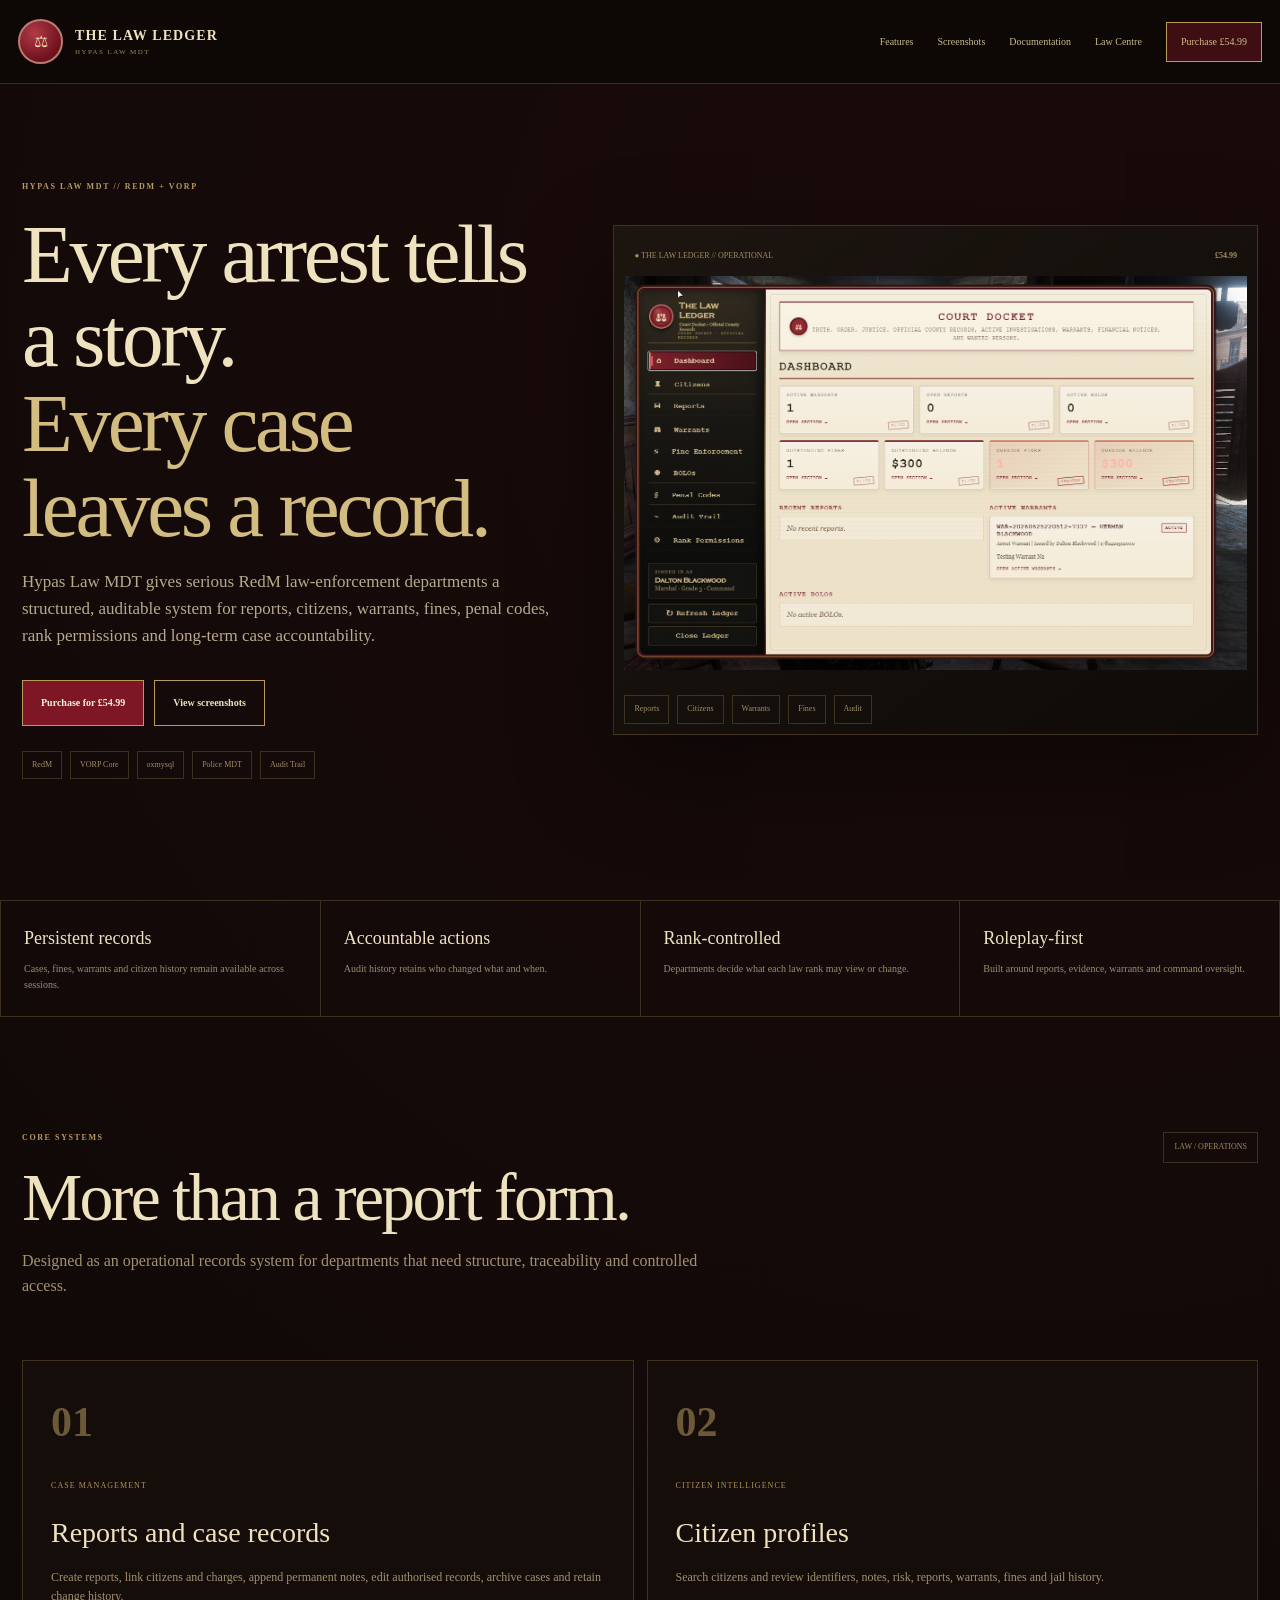
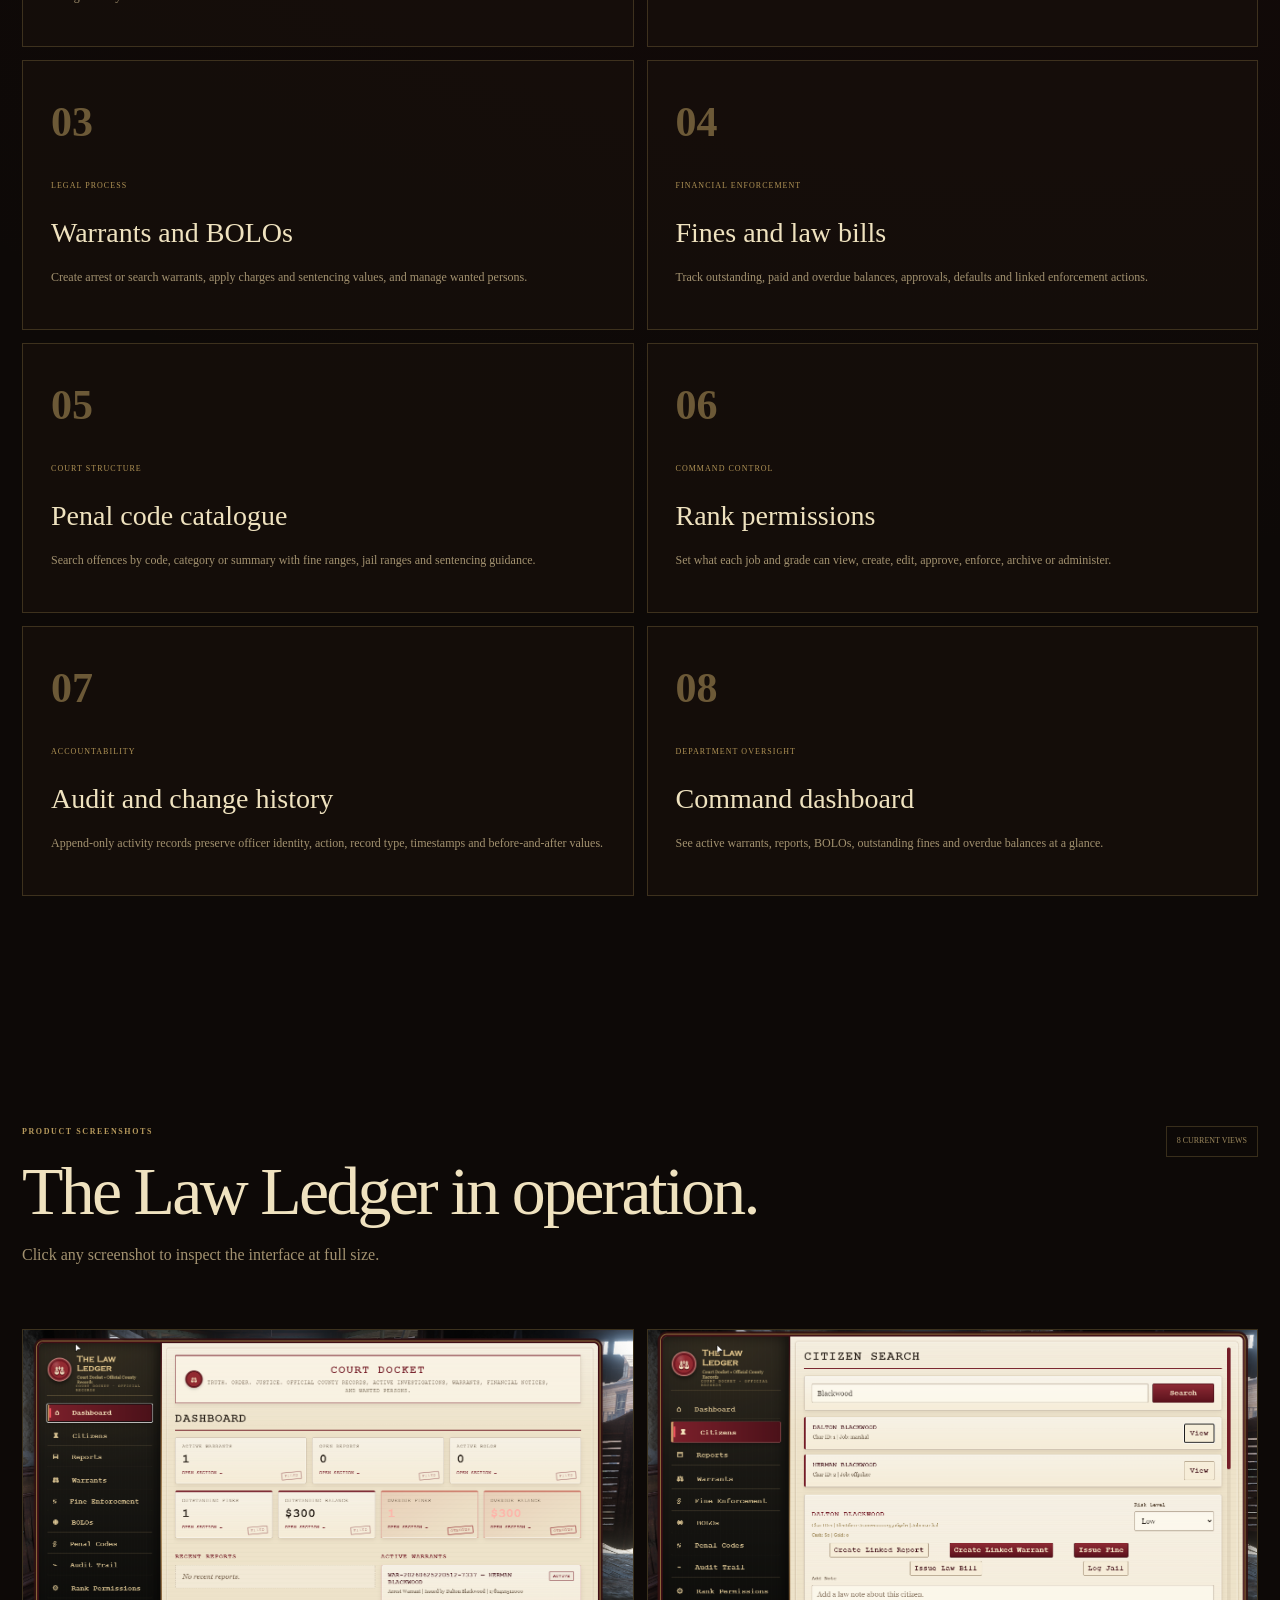
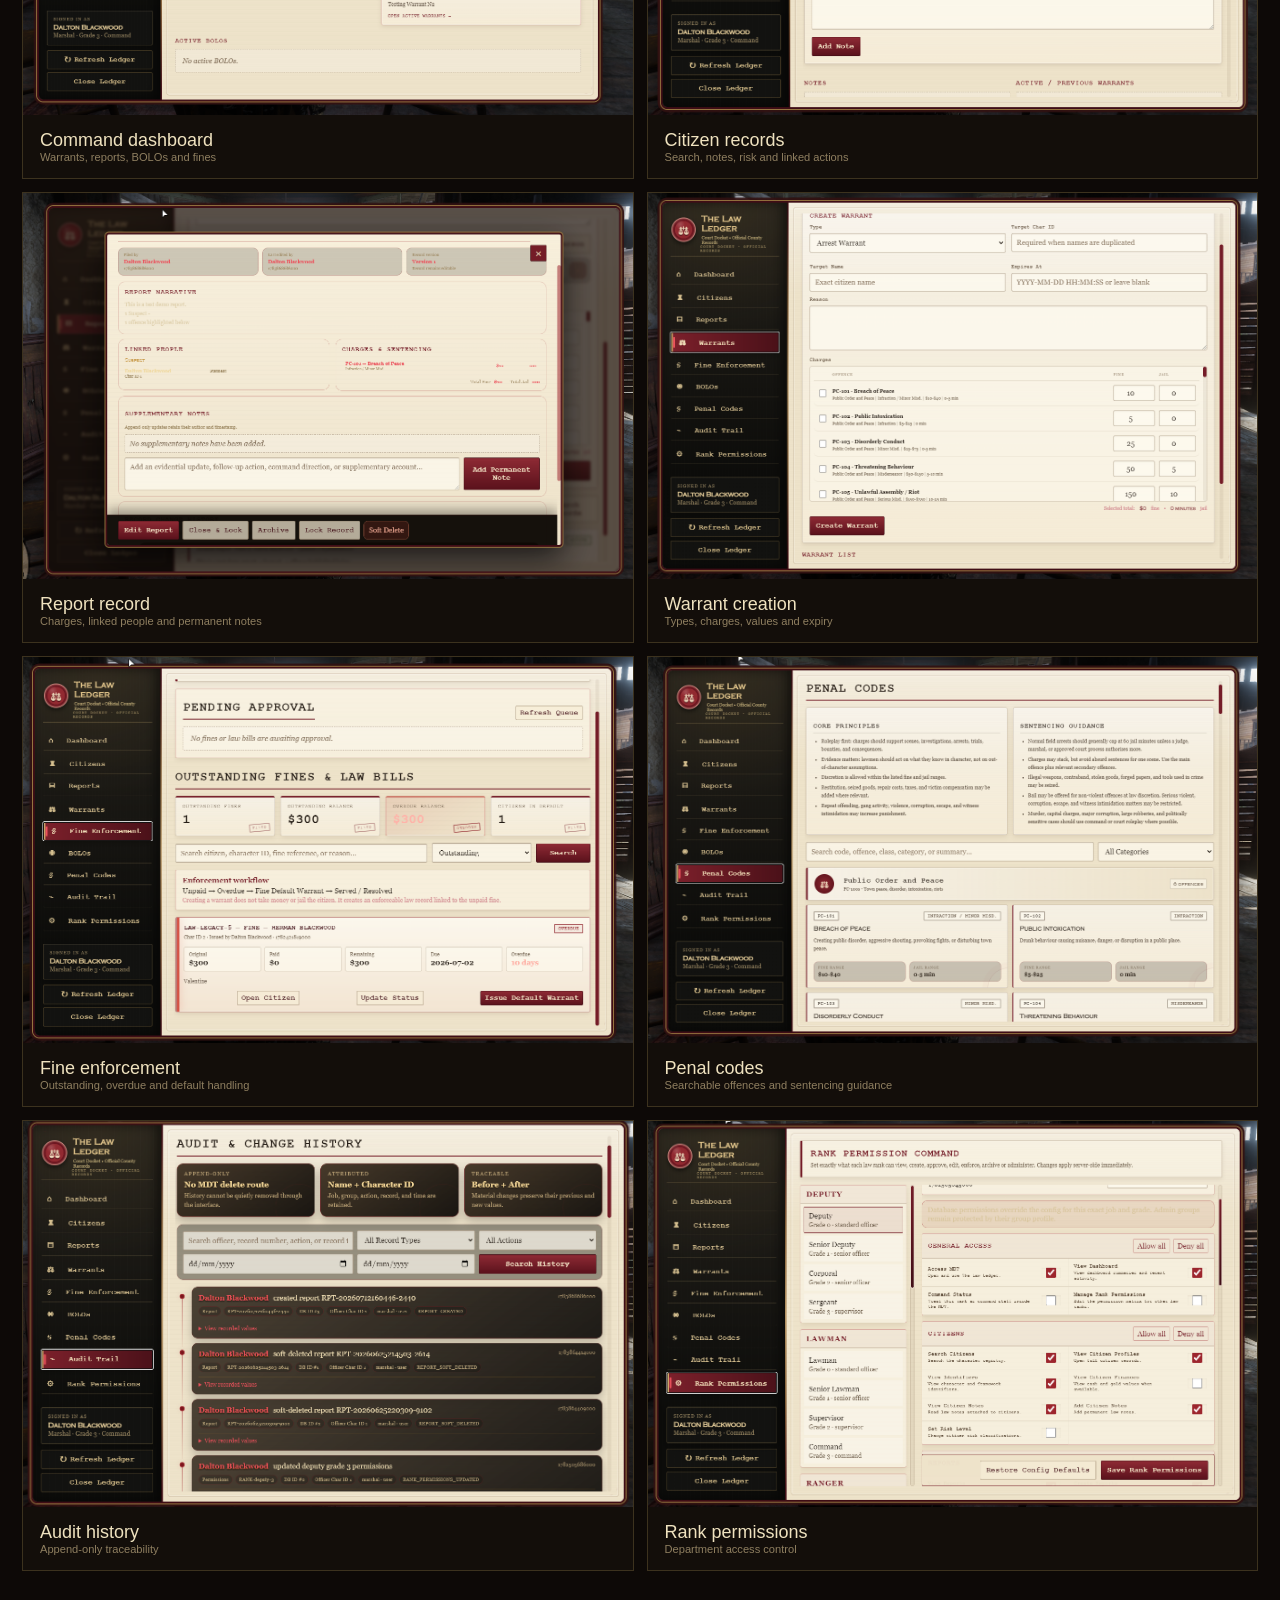
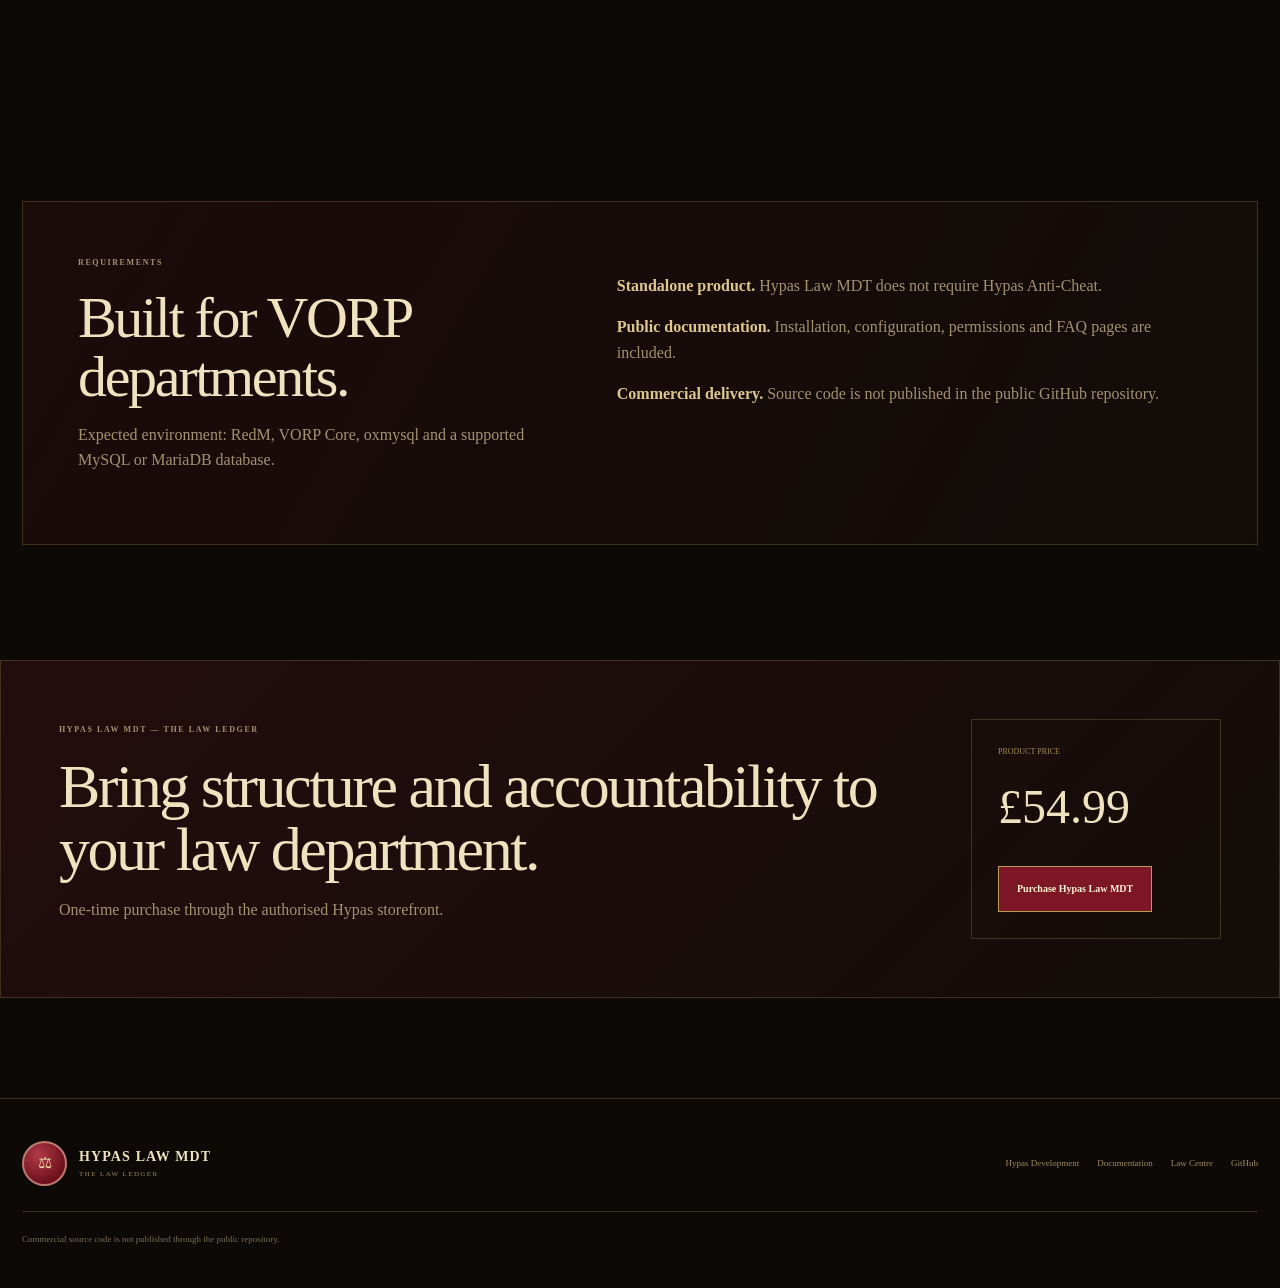
==== docs/index.html @ 1da13937 "Add files via upload" ====
<!doctype html>
<html lang="en">
<head>
<meta charset="utf-8">
<meta name="viewport" content="width=device-width,initial-scale=1">
<title>Hypas Law MDT | RedM Police MDT for VORP Servers</title>
<meta name="description" content="Hypas Law MDT is a premium RedM police MDT for VORP servers with reports, citizens, warrants, fines, penal codes, audit history and rank permissions.">
<meta name="robots" content="index,follow">
<link rel="canonical" href="https://hypasscripts.github.io/hypas-redm-mdt/">
<link rel="stylesheet" href="assets/style.css">
<script defer src="assets/main.js"></script>
<meta property="og:type" content="product">
<meta property="og:title" content="Hypas Law MDT — The Law Ledger">
<meta property="og:description" content="A premium RedM police MDT and law-enforcement records system for VORP servers.">
<meta property="og:url" content="https://hypasscripts.github.io/hypas-redm-mdt/">
<meta property="og:image" content="https://hypasscripts.github.io/hypas-redm-mdt/screenshots/dashboard.png">
<script type="application/ld+json">
{
  "@context":"https://schema.org",
  "@type":"SoftwareApplication",
  "name":"Hypas Law MDT",
  "alternateName":"The Law Ledger",
  "applicationCategory":"GameApplication",
  "operatingSystem":"RedM",
  "url":"https://hypasscripts.github.io/hypas-redm-mdt/",
  "image":"https://hypasscripts.github.io/hypas-redm-mdt/screenshots/dashboard.png",
  "description":"A premium RedM police MDT and law-enforcement records system for VORP servers.",
  "offers":{
    "@type":"Offer",
    "price":"54.99",
    "priceCurrency":"GBP",
    "availability":"https://schema.org/InStock",
    "url":"https://the-lobby-shop.tebex.io/package/7555654"
  },
  "publisher":{
    "@type":"Organization",
    "name":"Hypas Development",
    "url":"https://hypasscripts.github.io/"
  }
}
</script>
</head>
<body>
<header class="topbar">
  <a class="brand" href="#top"><span class="seal">⚖</span><span><b>THE LAW LEDGER</b><small>HYPAS LAW MDT</small></span></a>
  <button id="menuBtn" class="menuBtn" aria-expanded="false">☰</button>
  <nav id="nav">
    <a href="#features">Features</a>
    <a href="#screens">Screenshots</a>
    <a href="documentation.html">Documentation</a>
    <a href="law-centre/">Law Centre</a>
    <a class="buy" href="https://the-lobby-shop.tebex.io/package/7555654">Purchase £54.99</a>
  </nav>
</header>

<main id="top">
<section class="hero">
  <div class="heroCopy reveal">
    <p class="eyebrow">HYPAS LAW MDT // REDM + VORP</p>
    <h1>Every arrest tells a story.<br><em>Every case leaves a record.</em></h1>
    <p class="lead">Hypas Law MDT gives serious RedM law-enforcement departments a structured, auditable system for reports, citizens, warrants, fines, penal codes, rank permissions and long-term case accountability.</p>
    <div class="actions">
      <a class="button primary" href="https://the-lobby-shop.tebex.io/package/7555654">Purchase for £54.99</a>
      <a class="button secondary" href="#screens">View screenshots</a>
    </div>
    <div class="tags"><span>RedM</span><span>VORP Core</span><span>oxmysql</span><span>Police MDT</span><span>Audit Trail</span></div>
  </div>
  <aside class="heroVisual reveal">
    <div class="visualTop"><span>● THE LAW LEDGER // OPERATIONAL</span><b>£54.99</b></div>
    <button class="shot" data-image="screenshots/dashboard.png"><img src="screenshots/dashboard.png" alt="Hypas Law MDT dashboard"></button>
    <div class="visualMeta"><span>Reports</span><span>Citizens</span><span>Warrants</span><span>Fines</span><span>Audit</span></div>
  </aside>
</section>

<section class="strip">
  <div><b>Persistent records</b><span>Cases, fines, warrants and citizen history remain available across sessions.</span></div>
  <div><b>Accountable actions</b><span>Audit history retains who changed what and when.</span></div>
  <div><b>Rank-controlled</b><span>Departments decide what each law rank may view or change.</span></div>
  <div><b>Roleplay-first</b><span>Built around reports, evidence, warrants and command oversight.</span></div>
</section>

<section class="section" id="features">
  <div class="heading reveal"><div><p class="eyebrow">CORE SYSTEMS</p><h2>More than a report form.</h2><p>Designed as an operational records system for departments that need structure, traceability and controlled access.</p></div><span>LAW / OPERATIONS</span></div>
  <div class="featureGrid">
    <article class="reveal"><b>01</b><small>CASE MANAGEMENT</small><h3>Reports and case records</h3><p>Create reports, link citizens and charges, append permanent notes, edit authorised records, archive cases and retain change history.</p></article>
    <article class="reveal"><b>02</b><small>CITIZEN INTELLIGENCE</small><h3>Citizen profiles</h3><p>Search citizens and review identifiers, notes, risk, reports, warrants, fines and jail history.</p></article>
    <article class="reveal"><b>03</b><small>LEGAL PROCESS</small><h3>Warrants and BOLOs</h3><p>Create arrest or search warrants, apply charges and sentencing values, and manage wanted persons.</p></article>
    <article class="reveal"><b>04</b><small>FINANCIAL ENFORCEMENT</small><h3>Fines and law bills</h3><p>Track outstanding, paid and overdue balances, approvals, defaults and linked enforcement actions.</p></article>
    <article class="reveal"><b>05</b><small>COURT STRUCTURE</small><h3>Penal code catalogue</h3><p>Search offences by code, category or summary with fine ranges, jail ranges and sentencing guidance.</p></article>
    <article class="reveal"><b>06</b><small>COMMAND CONTROL</small><h3>Rank permissions</h3><p>Set what each job and grade can view, create, edit, approve, enforce, archive or administer.</p></article>
    <article class="reveal"><b>07</b><small>ACCOUNTABILITY</small><h3>Audit and change history</h3><p>Append-only activity records preserve officer identity, action, record type, timestamps and before-and-after values.</p></article>
    <article class="reveal"><b>08</b><small>DEPARTMENT OVERSIGHT</small><h3>Command dashboard</h3><p>See active warrants, reports, BOLOs, outstanding fines and overdue balances at a glance.</p></article>
  </div>
</section>

<section class="section" id="screens">
  <div class="heading reveal"><div><p class="eyebrow">PRODUCT SCREENSHOTS</p><h2>The Law Ledger in operation.</h2><p>Click any screenshot to inspect the interface at full size.</p></div><span>8 CURRENT VIEWS</span></div>
  <div class="gallery">
    <button class="card reveal" data-image="screenshots/dashboard.png"><img src="screenshots/dashboard.png" alt="Dashboard"><span><b>Command dashboard</b><small>Warrants, reports, BOLOs and fines</small></span></button>
    <button class="card reveal" data-image="screenshots/citizen-search.png"><img src="screenshots/citizen-search.png" alt="Citizen search"><span><b>Citizen records</b><small>Search, notes, risk and linked actions</small></span></button>
    <button class="card reveal" data-image="screenshots/report-record.png"><img src="screenshots/report-record.png" alt="Report record"><span><b>Report record</b><small>Charges, linked people and permanent notes</small></span></button>
    <button class="card reveal" data-image="screenshots/warrant-creation.png"><img src="screenshots/warrant-creation.png" alt="Warrant creation"><span><b>Warrant creation</b><small>Types, charges, values and expiry</small></span></button>
    <button class="card reveal" data-image="screenshots/fine-enforcement.png"><img src="screenshots/fine-enforcement.png" alt="Fine enforcement"><span><b>Fine enforcement</b><small>Outstanding, overdue and default handling</small></span></button>
    <button class="card reveal" data-image="screenshots/penal-codes.png"><img src="screenshots/penal-codes.png" alt="Penal codes"><span><b>Penal codes</b><small>Searchable offences and sentencing guidance</small></span></button>
    <button class="card reveal" data-image="screenshots/audit-history.png"><img src="screenshots/audit-history.png" alt="Audit history"><span><b>Audit history</b><small>Append-only traceability</small></span></button>
    <button class="card reveal" data-image="screenshots/rank-permissions.png"><img src="screenshots/rank-permissions.png" alt="Rank permissions"><span><b>Rank permissions</b><small>Department access control</small></span></button>
  </div>
</section>

<section class="section">
  <div class="infoPanel reveal">
    <div><p class="eyebrow">REQUIREMENTS</p><h2>Built for VORP departments.</h2><p>Expected environment: RedM, VORP Core, oxmysql and a supported MySQL or MariaDB database.</p></div>
    <div><p><b>Standalone product.</b> Hypas Law MDT does not require Hypas Anti-Cheat.</p><p><b>Public documentation.</b> Installation, configuration, permissions and FAQ pages are included.</p><p><b>Commercial delivery.</b> Source code is not published in the public GitHub repository.</p></div>
  </div>
</section>

<section class="purchase">
  <div><p class="eyebrow">HYPAS LAW MDT — THE LAW LEDGER</p><h2>Bring structure and accountability to your law department.</h2><p>One-time purchase through the authorised Hypas storefront.</p></div>
  <aside><small>PRODUCT PRICE</small><b>£54.99</b><a class="button primary" href="https://the-lobby-shop.tebex.io/package/7555654">Purchase Hypas Law MDT</a></aside>
</section>
</main>

<footer>
  <div class="brand"><span class="seal">⚖</span><span><b>HYPAS LAW MDT</b><small>THE LAW LEDGER</small></span></div>
  <nav><a href="https://hypasscripts.github.io/">Hypas Development</a><a href="documentation.html">Documentation</a><a href="law-centre/">Law Centre</a><a href="https://github.com/hypasscripts/hypas-redm-mdt">GitHub</a></nav>
  <p>Commercial source code is not published through the public repository.</p>
</footer>

<dialog id="lightbox"><button id="close">×</button><img id="lightboxImg" alt="Expanded Hypas Law MDT screenshot"></dialog>
</body>
</html>
---- docs/assets/style.css ----
:root{--bg:#0d0907;--panel:#17100c;--cream:#efe2bf;--gold:#b89b58;--red:#7d1725;--muted:#a39270;--border:rgba(184,155,88,.25);--max:1320px}
*{box-sizing:border-box}html{scroll-behavior:smooth}body{margin:0;background:radial-gradient(circle at 80% 5%,rgba(125,23,37,.12),transparent 32%),var(--bg);color:var(--cream);font-family:Georgia,serif;line-height:1.6}a{color:inherit}.topbar{position:fixed;z-index:50;top:0;left:0;right:0;height:84px;padding:0 max(18px,calc((100vw - var(--max))/2));display:flex;align-items:center;justify-content:space-between;background:rgba(13,9,7,.94);border-bottom:1px solid var(--border);backdrop-filter:blur(14px)}.brand{display:flex;gap:12px;align-items:center;text-decoration:none}.brand>span:last-child{display:flex;flex-direction:column}.brand b{font-size:14px;letter-spacing:.08em}.brand small{font-size:7px;letter-spacing:.2em;color:#9e8957}.seal{width:45px;height:45px;border-radius:50%;display:grid;place-items:center;background:radial-gradient(circle at 35% 30%,#b13a47,#6e111d 70%);border:2px solid #bb7a6f;color:#ecdba8}.topbar nav{display:flex;gap:24px;align-items:center}.topbar nav a{text-decoration:none;font-size:10px;color:#cab98a}.buy{padding:11px 14px;border:1px solid var(--gold);background:rgba(125,23,37,.45)}.menuBtn{display:none;background:none;color:#ecdba8;border:1px solid var(--border);font-size:22px}.hero{min-height:900px;padding:150px max(22px,calc((100vw - var(--max))/2)) 90px;display:grid;grid-template-columns:.9fr 1.1fr;gap:64px;align-items:center}.eyebrow{margin:0 0 18px;color:#b79a5d;font-size:8px;font-weight:700;letter-spacing:.2em}.hero h1,.section h2,.purchase h2{margin:0;font-weight:400;line-height:1.02;letter-spacing:-.04em}.hero h1{font-size:clamp(54px,6.5vw,88px)}.hero h1 em{font-style:normal;color:#d2bc80}.lead{max-width:720px;color:#b8aa8c;font-size:17px}.actions{display:flex;gap:10px;flex-wrap:wrap;margin-top:30px}.button{min-height:46px;padding:0 18px;display:inline-flex;align-items:center;justify-content:center;text-decoration:none;border:1px solid var(--gold);font-size:10px;font-weight:700}.primary{background:var(--red);color:#fff1d4}.secondary{background:transparent}.tags,.visualMeta{display:flex;flex-wrap:wrap;gap:8px;margin-top:25px}.tags span,.visualMeta span{padding:7px 9px;border:1px solid var(--border);font-size:8px;color:#9f8d66}.heroVisual{padding:10px;border:1px solid var(--border);background:linear-gradient(145deg,#1c1510,#0f0b08);box-shadow:0 35px 90px rgba(0,0,0,.45)}.visualTop{height:40px;padding:0 10px;display:flex;align-items:center;justify-content:space-between;color:#a08c5f;font-size:8px}.shot{display:block;padding:0;border:0;background:none;cursor:zoom-in}.shot img{display:block;width:100%}.strip{max-width:var(--max);margin:0 auto;display:grid;grid-template-columns:repeat(4,1fr);border-top:1px solid var(--border);border-left:1px solid var(--border)}.strip div{padding:23px;border-right:1px solid var(--border);border-bottom:1px solid var(--border)}.strip b{display:block;font-size:18px;font-weight:400}.strip span{display:block;margin-top:8px;color:#9d8d6e;font-size:10px}.section{max-width:var(--max);margin:0 auto;padding:115px 22px}.heading{display:grid;grid-template-columns:1fr auto;gap:40px}.heading h2{font-size:clamp(42px,5.3vw,68px)}.heading p:not(.eyebrow){max-width:720px;color:var(--muted)}.heading>span{height:max-content;padding:8px 10px;border:1px solid var(--border);font-size:8px;color:#9b875c}.featureGrid,.gallery{display:grid;grid-template-columns:repeat(2,1fr);gap:13px;margin-top:45px}.featureGrid article{min-height:270px;padding:28px;border:1px solid var(--border);background:rgba(23,16,12,.65)}.featureGrid article>b{font-size:42px;color:#6c5937}.featureGrid small{display:block;margin-top:24px;color:#b09356;font-size:8px;letter-spacing:.13em}.featureGrid h3{margin:18px 0 10px;font-size:28px;font-weight:400}.featureGrid p{font-size:12px;color:var(--muted)}.card{padding:0;text-align:left;border:1px solid var(--border);background:#130e0a;color:inherit;cursor:zoom-in}.card img{display:block;width:100%;aspect-ratio:1.58/1;object-fit:cover}.card>span{display:flex;flex-direction:column;padding:15px 17px}.card b{font-size:18px;font-weight:400}.card small{color:#8f7f60}.infoPanel{padding:55px;display:grid;grid-template-columns:.9fr 1.1fr;gap:60px;border:1px solid var(--border);background:linear-gradient(120deg,rgba(125,23,37,.13),rgba(23,16,12,.5))}.infoPanel h2{font-size:clamp(38px,4.8vw,58px)}.infoPanel p{color:var(--muted)}.infoPanel b{color:#dec78f}.purchase{max-width:var(--max);margin:0 auto 100px;padding:58px;display:grid;grid-template-columns:1fr auto;gap:50px;align-items:end;border:1px solid var(--border);background:linear-gradient(135deg,rgba(125,23,37,.2),rgba(23,16,12,.62))}.purchase h2{font-size:clamp(40px,5vw,62px)}.purchase p{color:var(--muted)}.purchase aside{min-width:250px;padding:26px;border:1px solid var(--border)}.purchase aside small{display:block;color:#a68f53;font-size:8px}.purchase aside b{display:block;margin:10px 0 20px;font-size:48px;font-weight:400}footer{padding:42px max(22px,calc((100vw - var(--max))/2));display:grid;grid-template-columns:1fr auto;gap:25px;align-items:center;border-top:1px solid var(--border)}footer nav{display:flex;gap:18px;flex-wrap:wrap}footer nav a{text-decoration:none;font-size:9px;color:#9f8c61}footer p{grid-column:1/-1;margin:0;padding-top:20px;border-top:1px solid var(--border);font-size:9px;color:#7b6c51}dialog{width:min(94vw,1500px);padding:0;border:1px solid var(--gold);background:#090604}dialog::backdrop{background:rgba(0,0,0,.85)}dialog img{display:block;max-width:100%;max-height:88vh;margin:auto}dialog button{position:absolute;right:12px;top:12px;width:42px;height:42px;background:#65111d;color:#fff0cd;border:1px solid #b4575f;font-size:24px}.reveal{opacity:0;transform:translateY(20px);transition:.7s}.reveal.show{opacity:1;transform:none}@media(max-width:950px){.hero{grid-template-columns:1fr}.strip{grid-template-columns:repeat(2,1fr)}.purchase,.infoPanel{grid-template-columns:1fr}}@media(max-width:760px){.topbar{height:74px;padding:0 16px}.menuBtn{display:block}.topbar nav{display:none;position:absolute;top:74px;left:0;right:0;flex-direction:column;align-items:stretch;padding:16px;background:#120d0a}.topbar nav.open{display:flex}.topbar nav a{padding:11px;border-bottom:1px solid var(--border)}.hero{padding:120px 16px 70px;min-height:auto}.hero h1{font-size:47px}.strip{margin:0 16px;grid-template-columns:1fr}.section{padding:85px 16px}.heading{grid-template-columns:1fr}.featureGrid,.gallery{grid-template-columns:1fr}.infoPanel{padding:34px 24px}.purchase{margin:0 16px 75px;padding:36px 24px}footer{grid-template-columns:1fr;padding:35px 16px}}
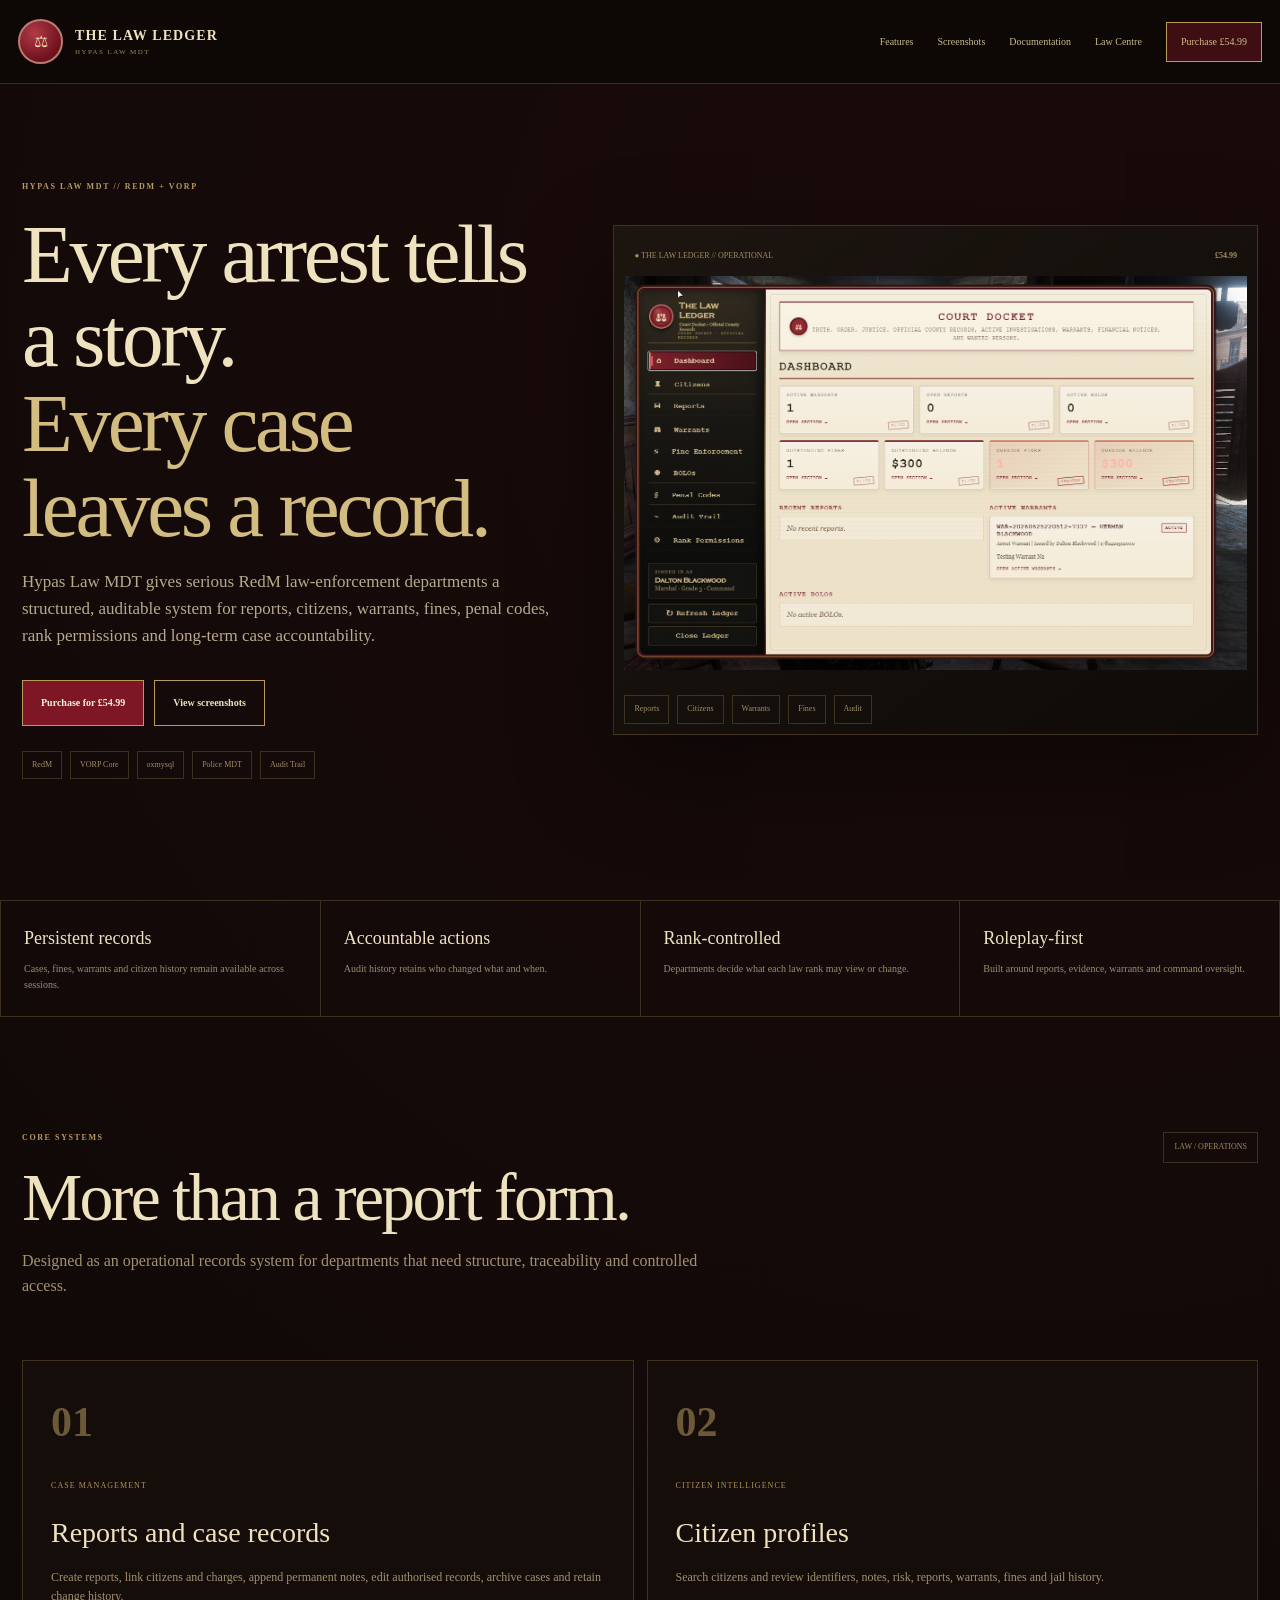
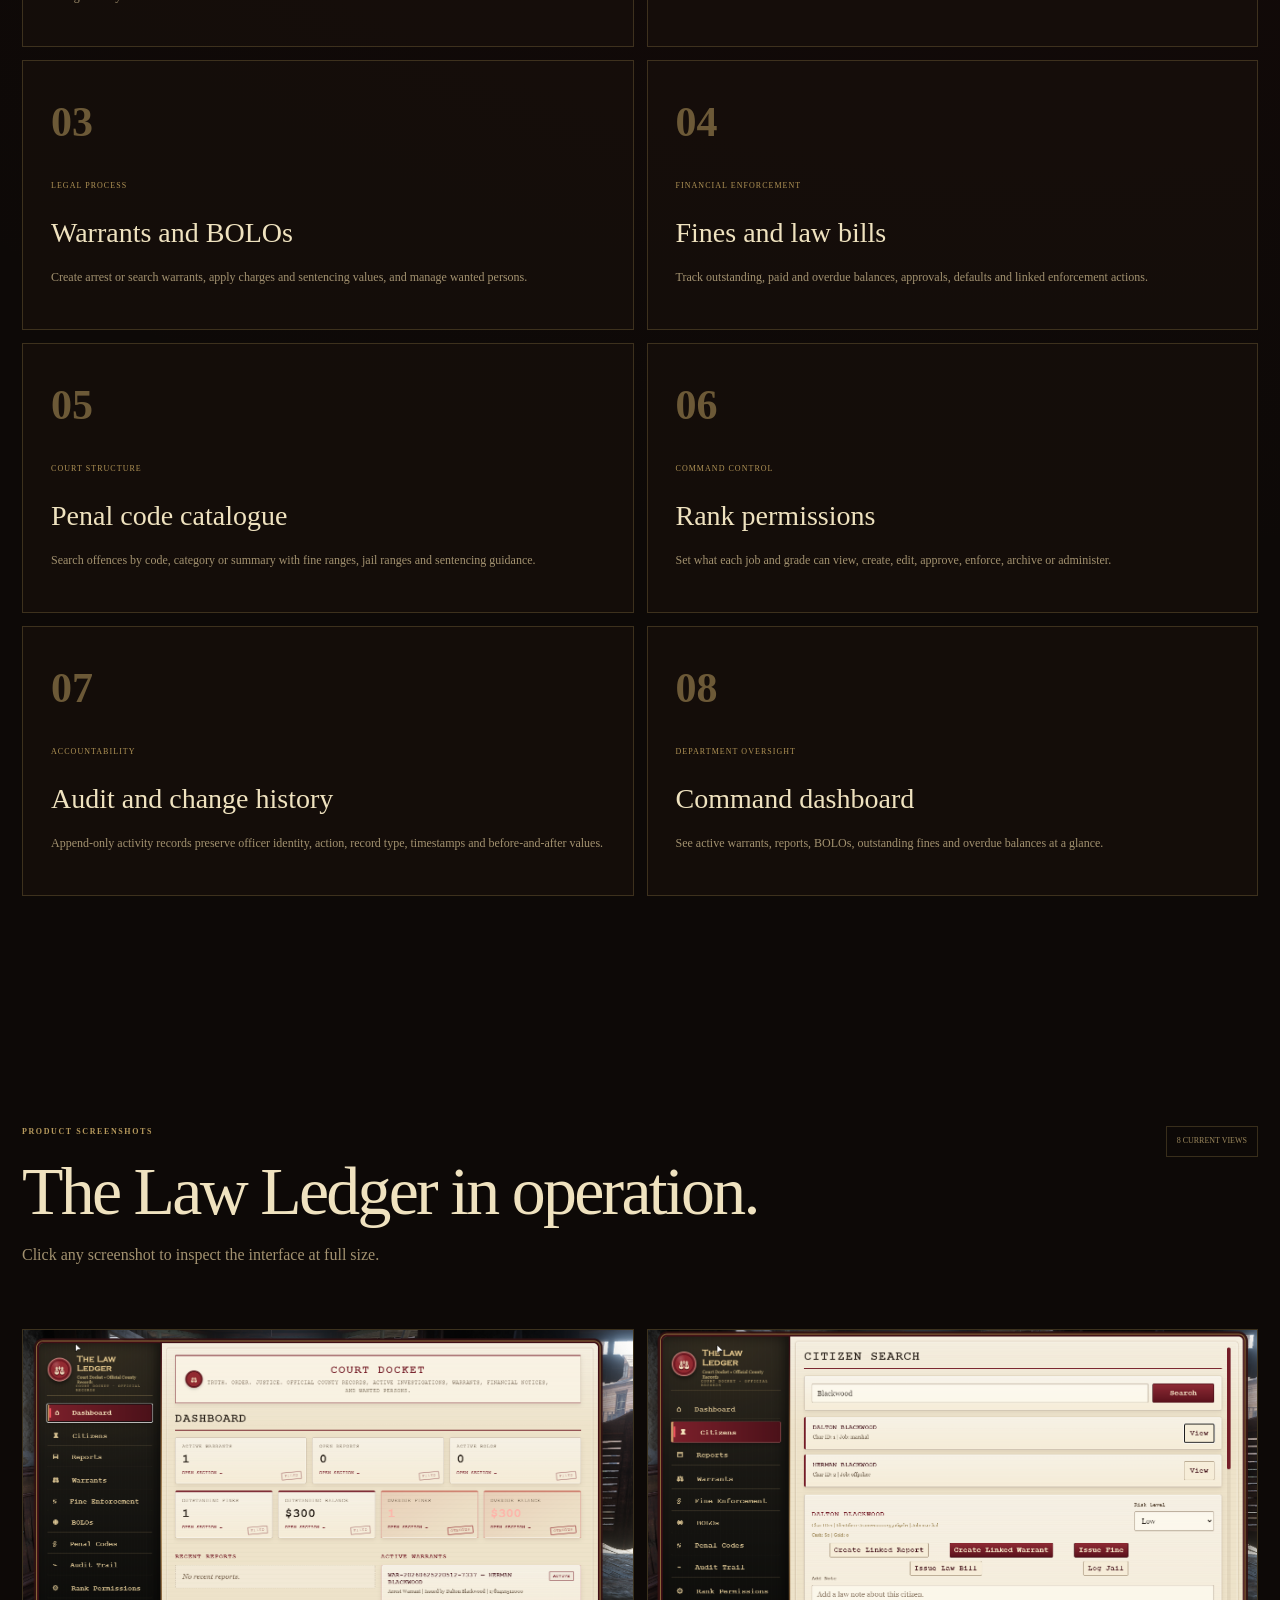
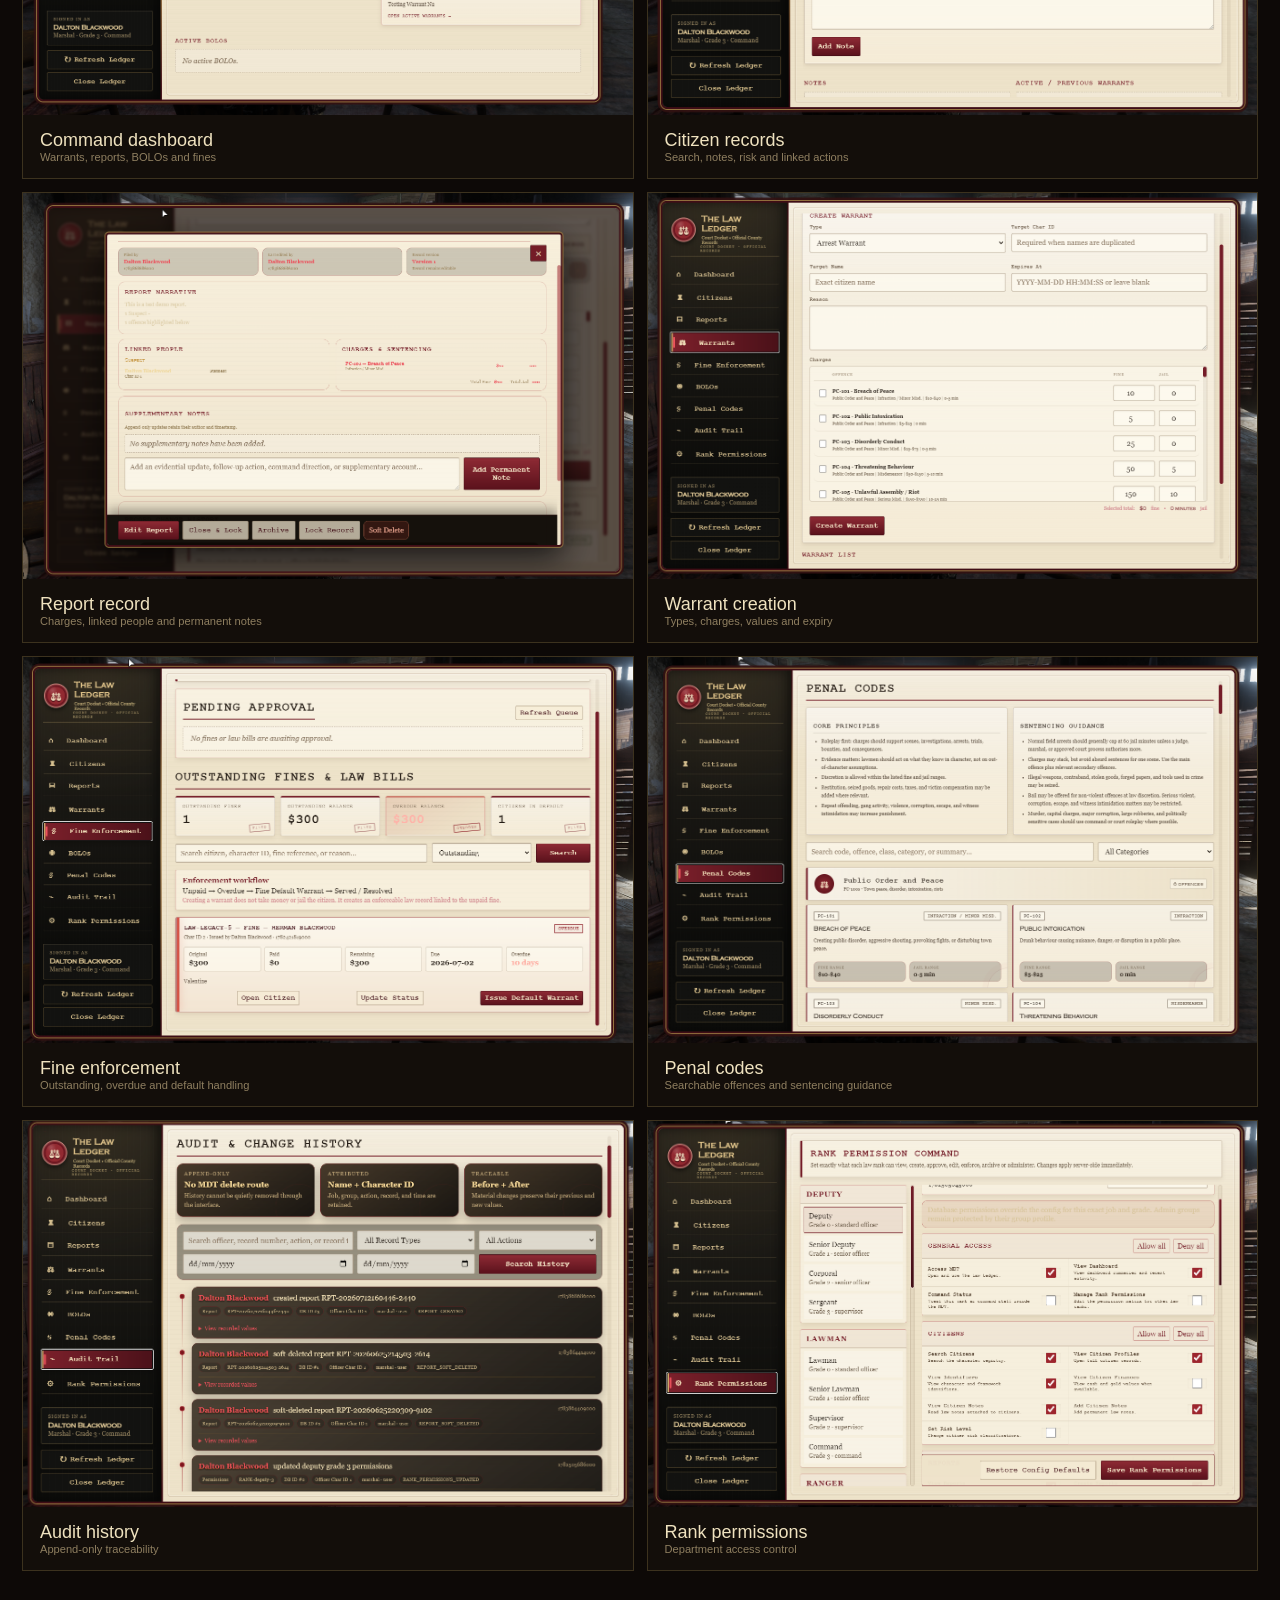
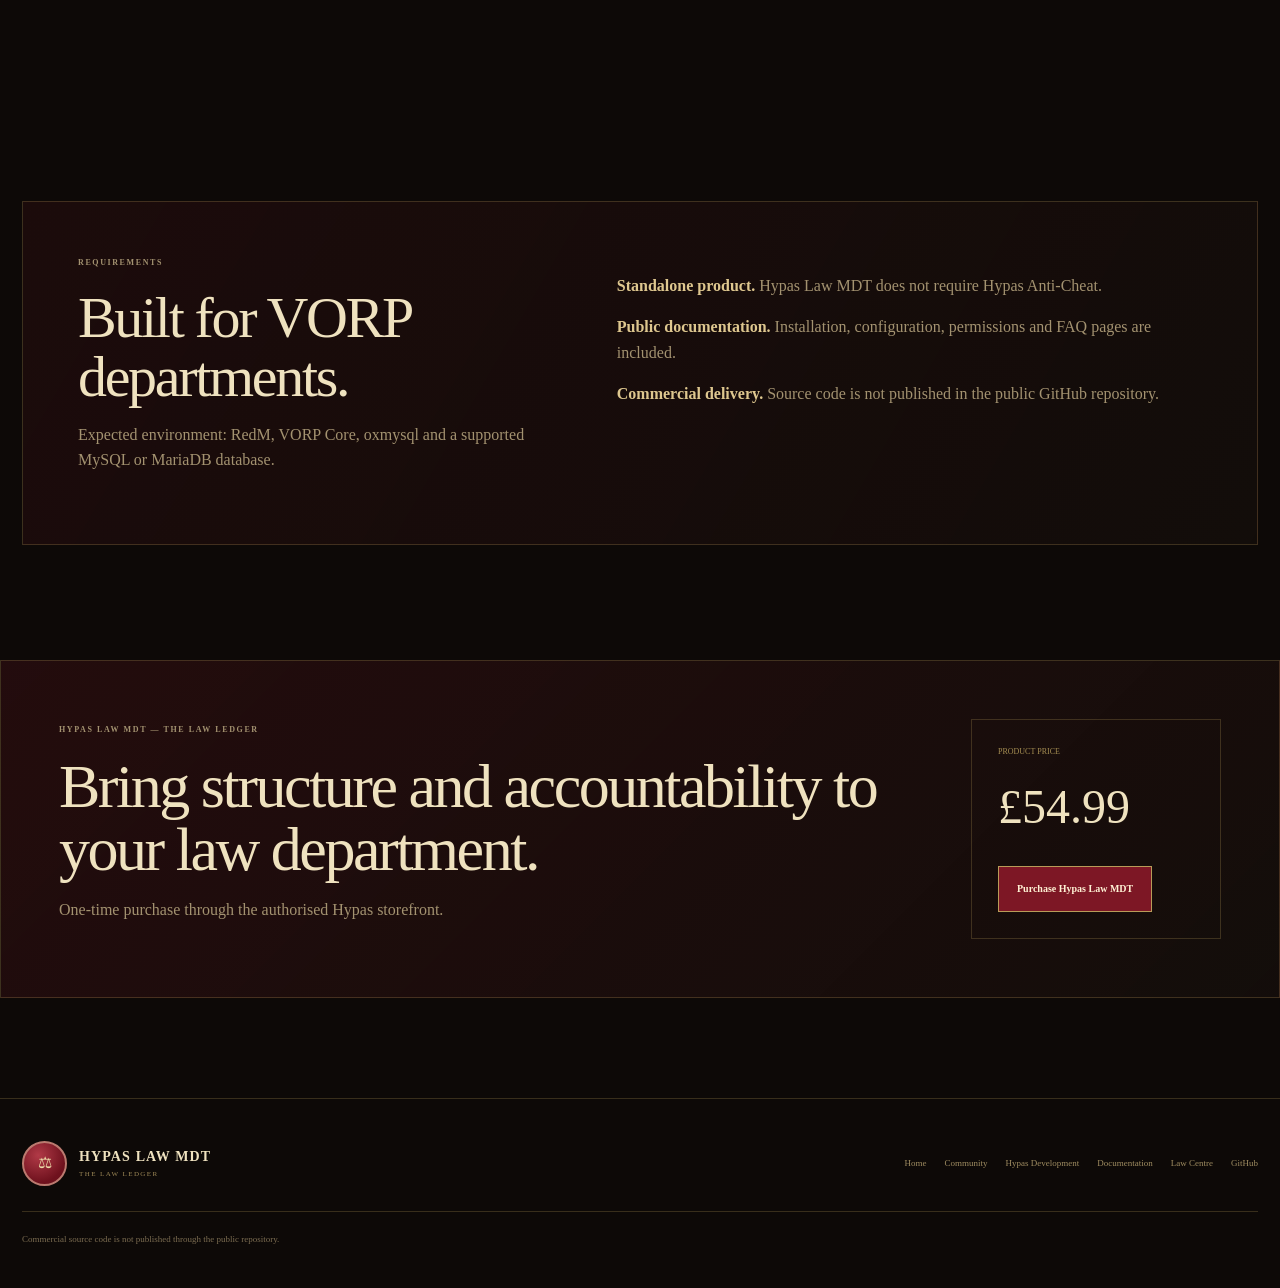
==== commit 7a842da2: "Update index.html" ====
--- a/docs/index.html
+++ b/docs/index.html
@@ -122,7 +122,7 @@
 
 <footer>
   <div class="brand"><span class="seal">⚖</span><span><b>HYPAS LAW MDT</b><small>THE LAW LEDGER</small></span></div>
-  <nav><a href="https://hypasscripts.github.io/">Hypas Development</a><a href="documentation.html">Documentation</a><a href="law-centre/">Law Centre</a><a href="https://github.com/hypasscripts/hypas-redm-mdt">GitHub</a></nav>
+  <nav><a href="/">Home</a><a href="/community/">Community</a><a href="https://hypasscripts.github.io/">Hypas Development</a><a href="documentation.html">Documentation</a><a href="law-centre/">Law Centre</a><a href="https://github.com/hypasscripts/hypas-redm-mdt">GitHub</a></nav>
   <p>Commercial source code is not published through the public repository.</p>
 </footer>
 
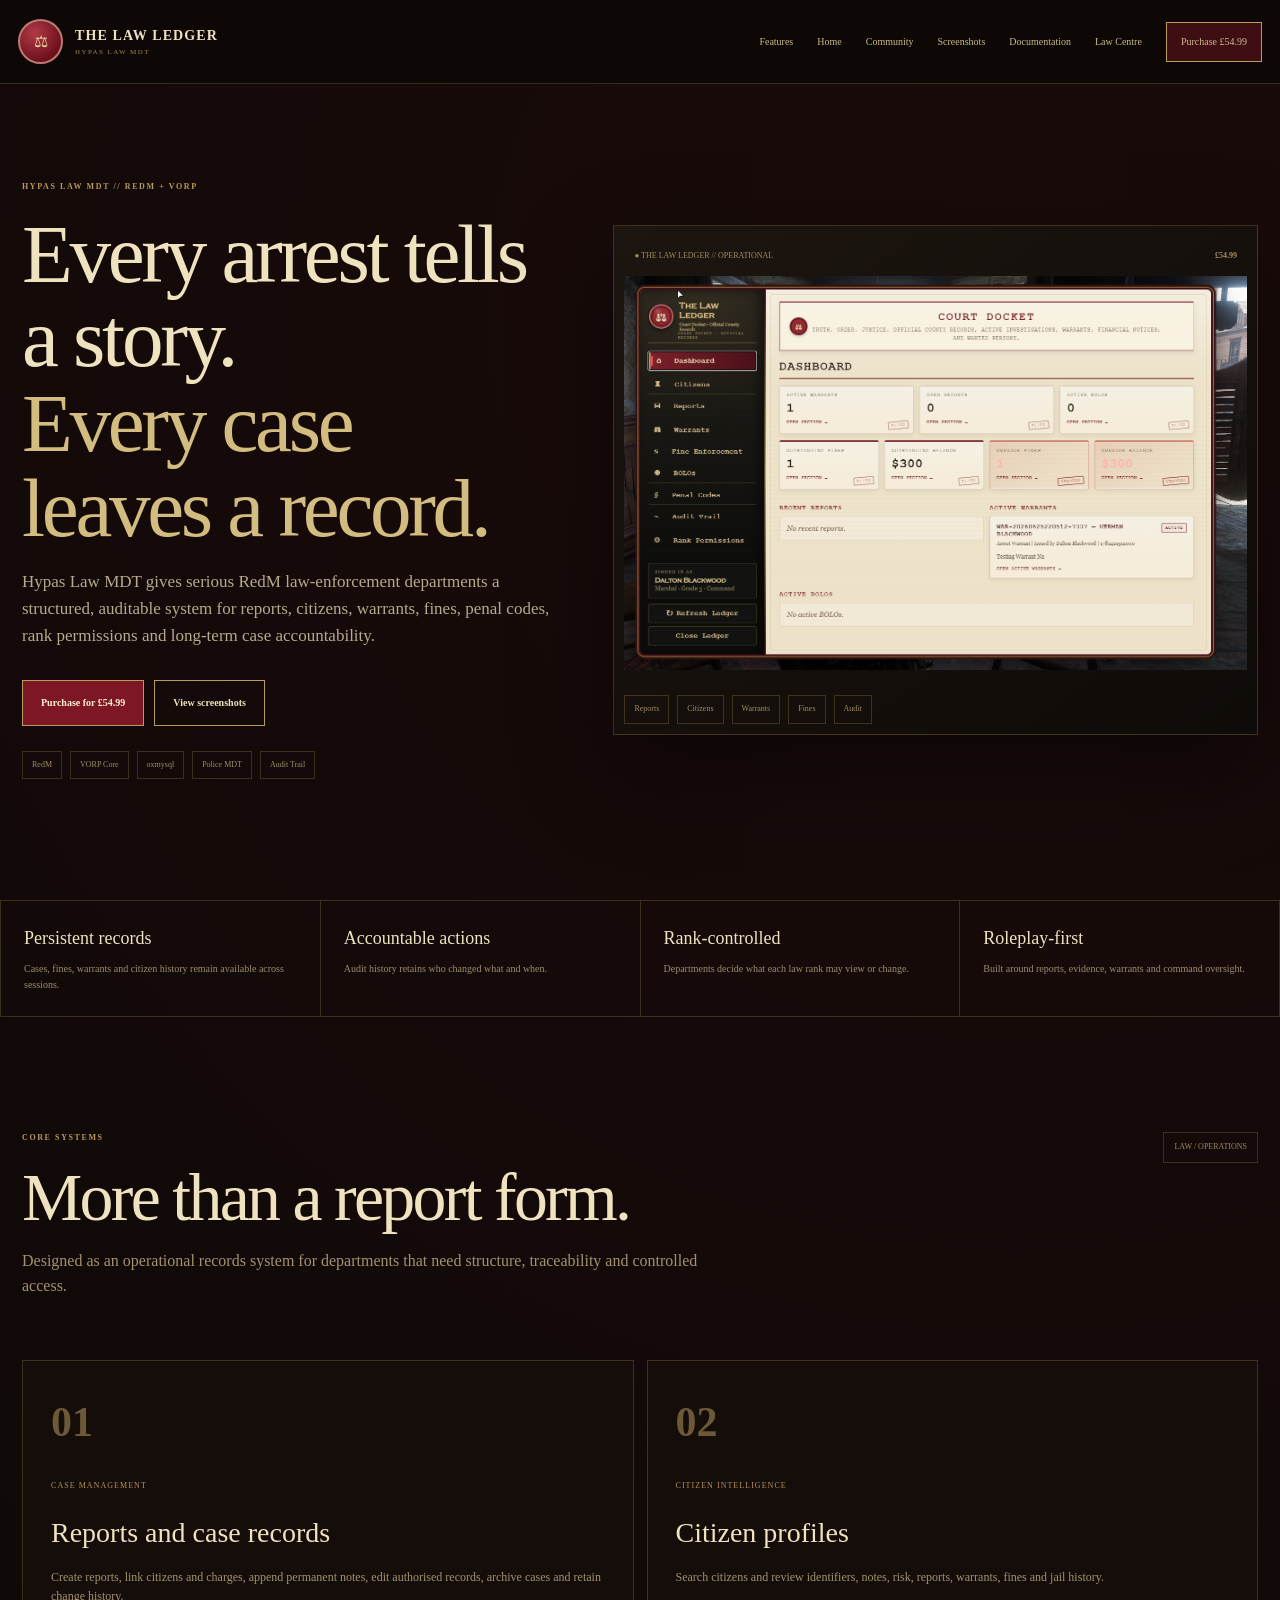
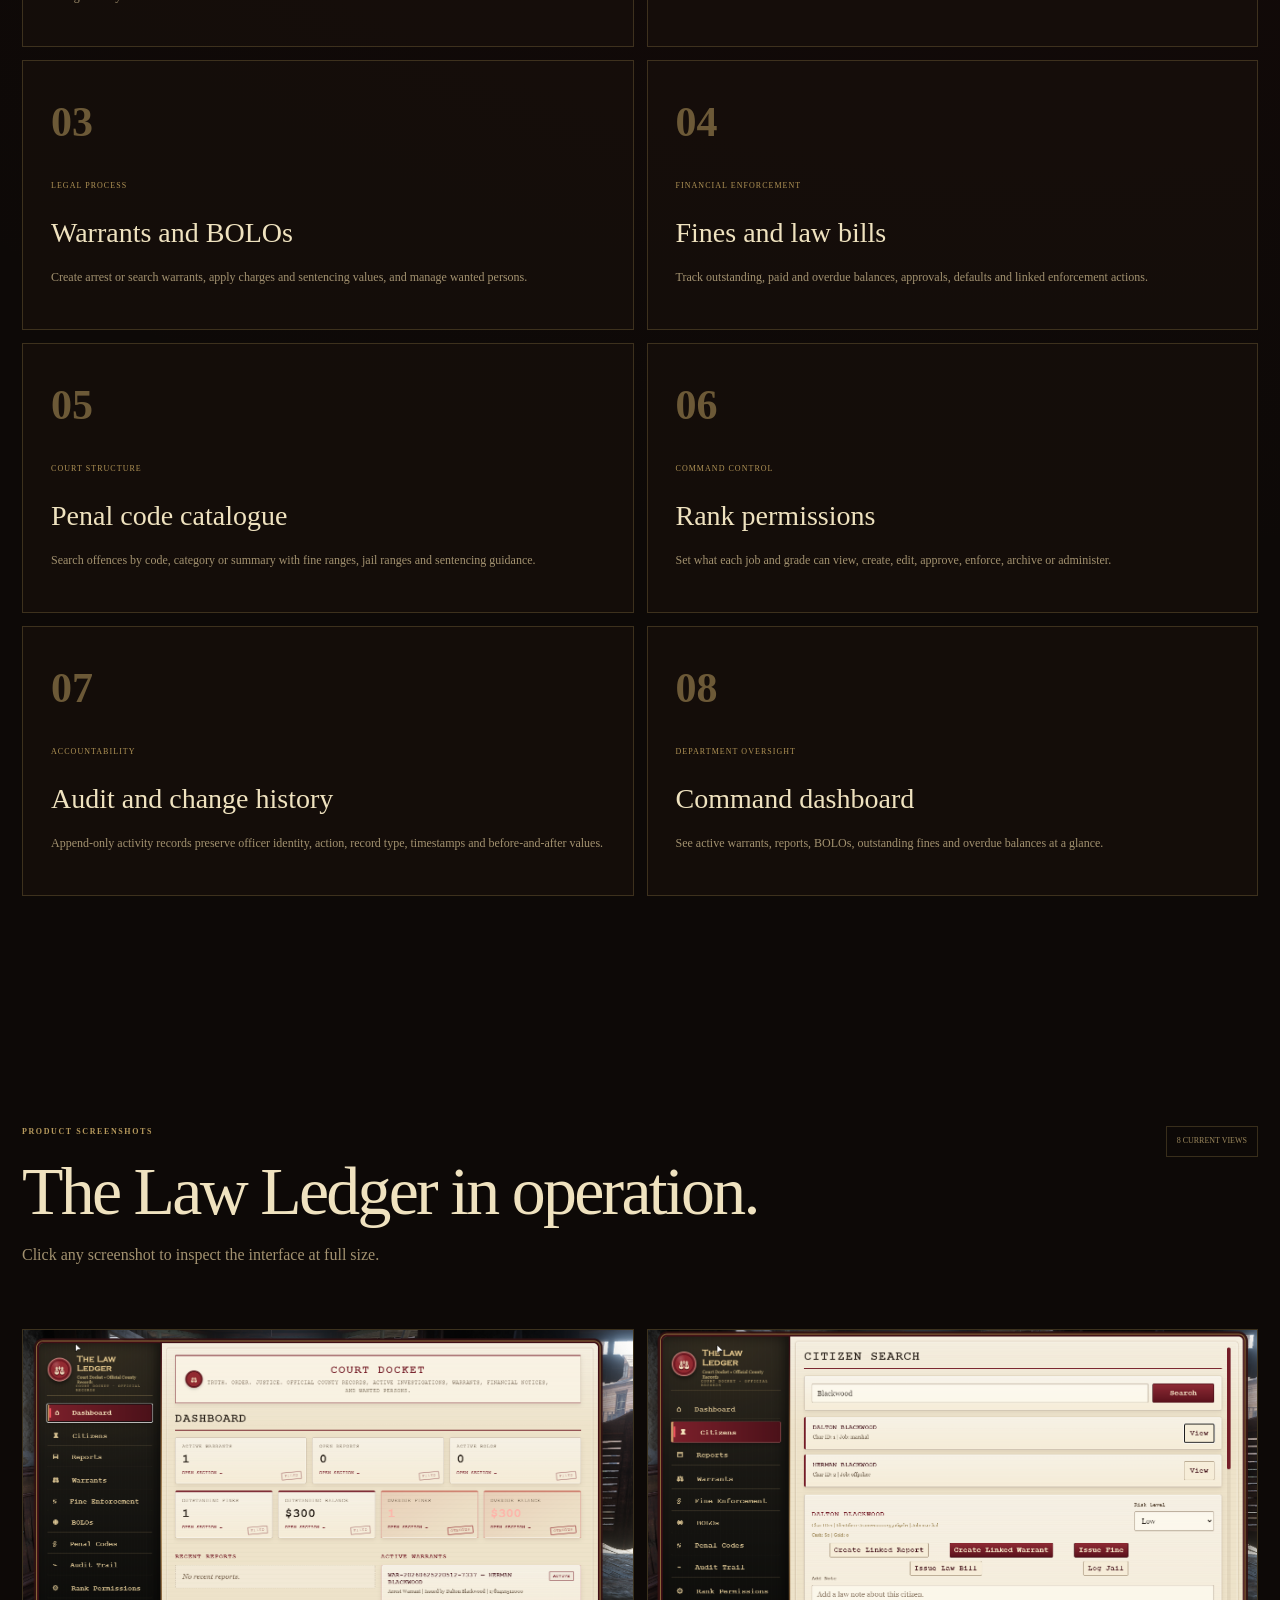
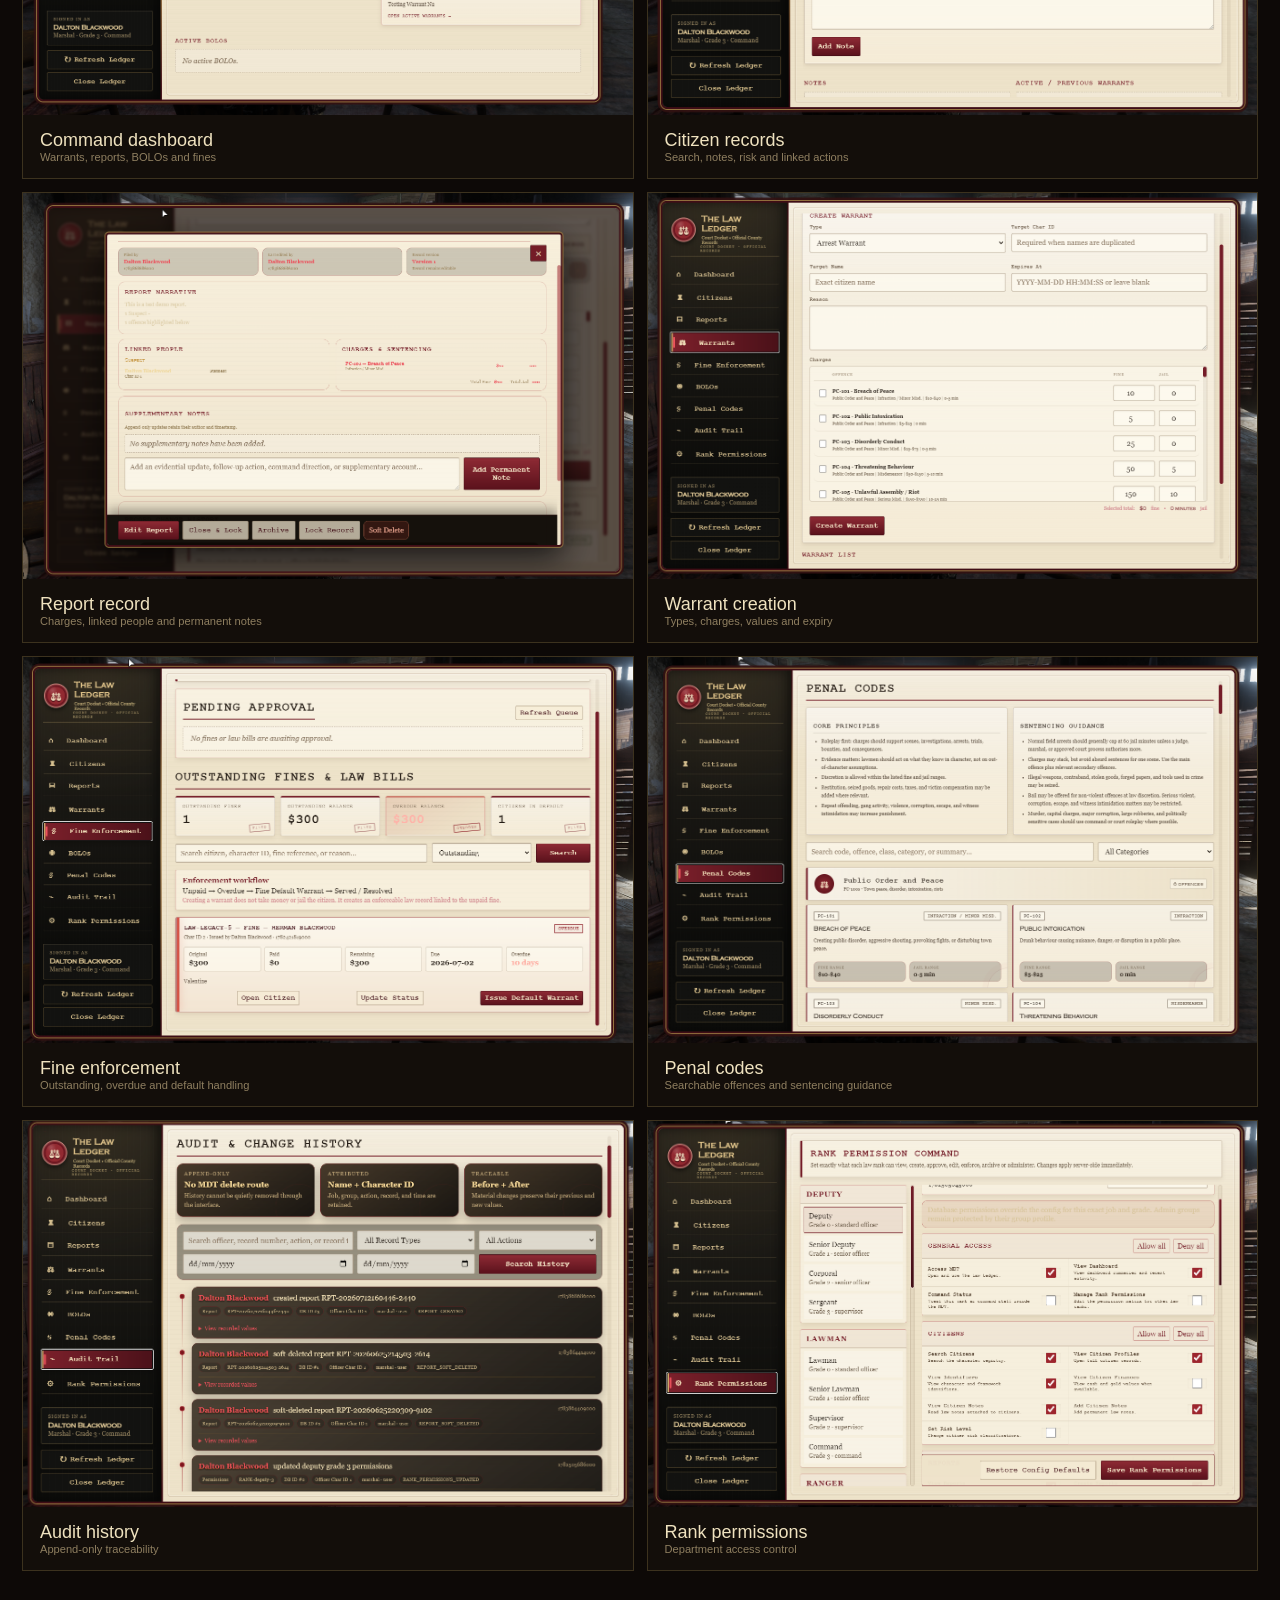
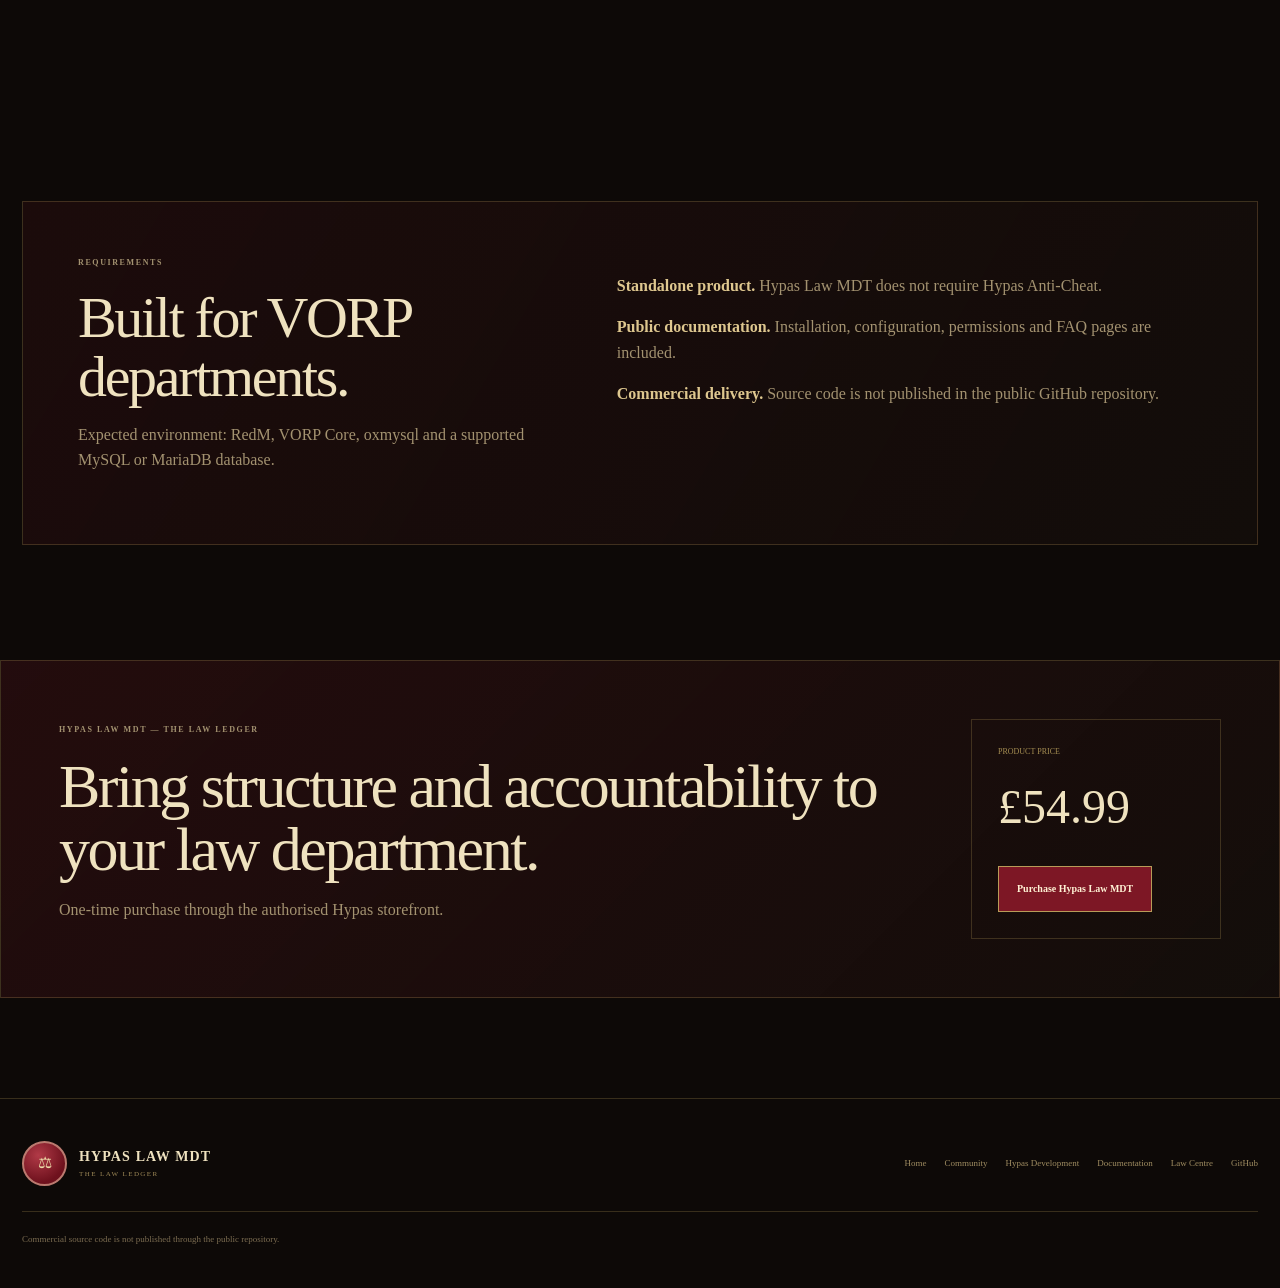
==== commit 0c4997f0: "Update index.html" ====
--- a/docs/index.html
+++ b/docs/index.html
@@ -46,6 +46,8 @@
   <button id="menuBtn" class="menuBtn" aria-expanded="false">☰</button>
   <nav id="nav">
     <a href="#features">Features</a>
+    <a href="/">Home</a>
+    <a href="/community/">Community</a>
     <a href="#screens">Screenshots</a>
     <a href="documentation.html">Documentation</a>
     <a href="law-centre/">Law Centre</a>
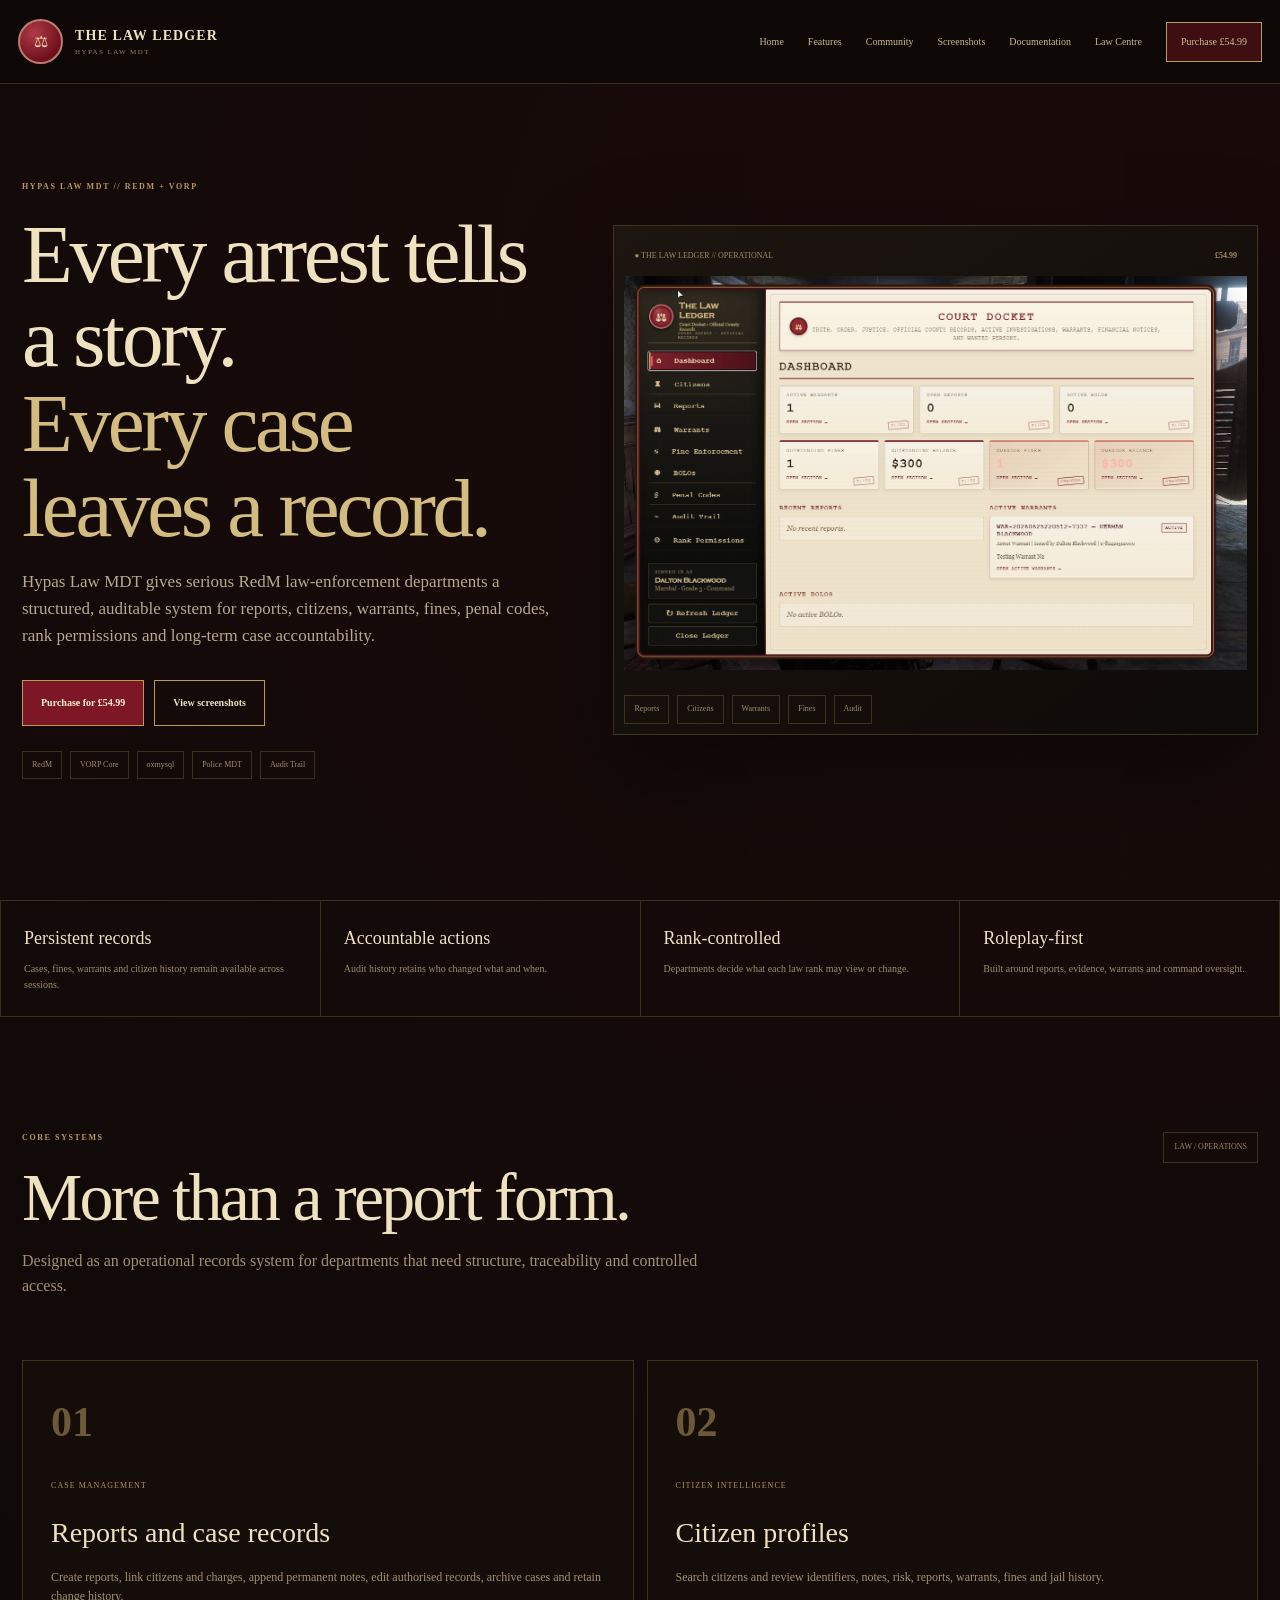
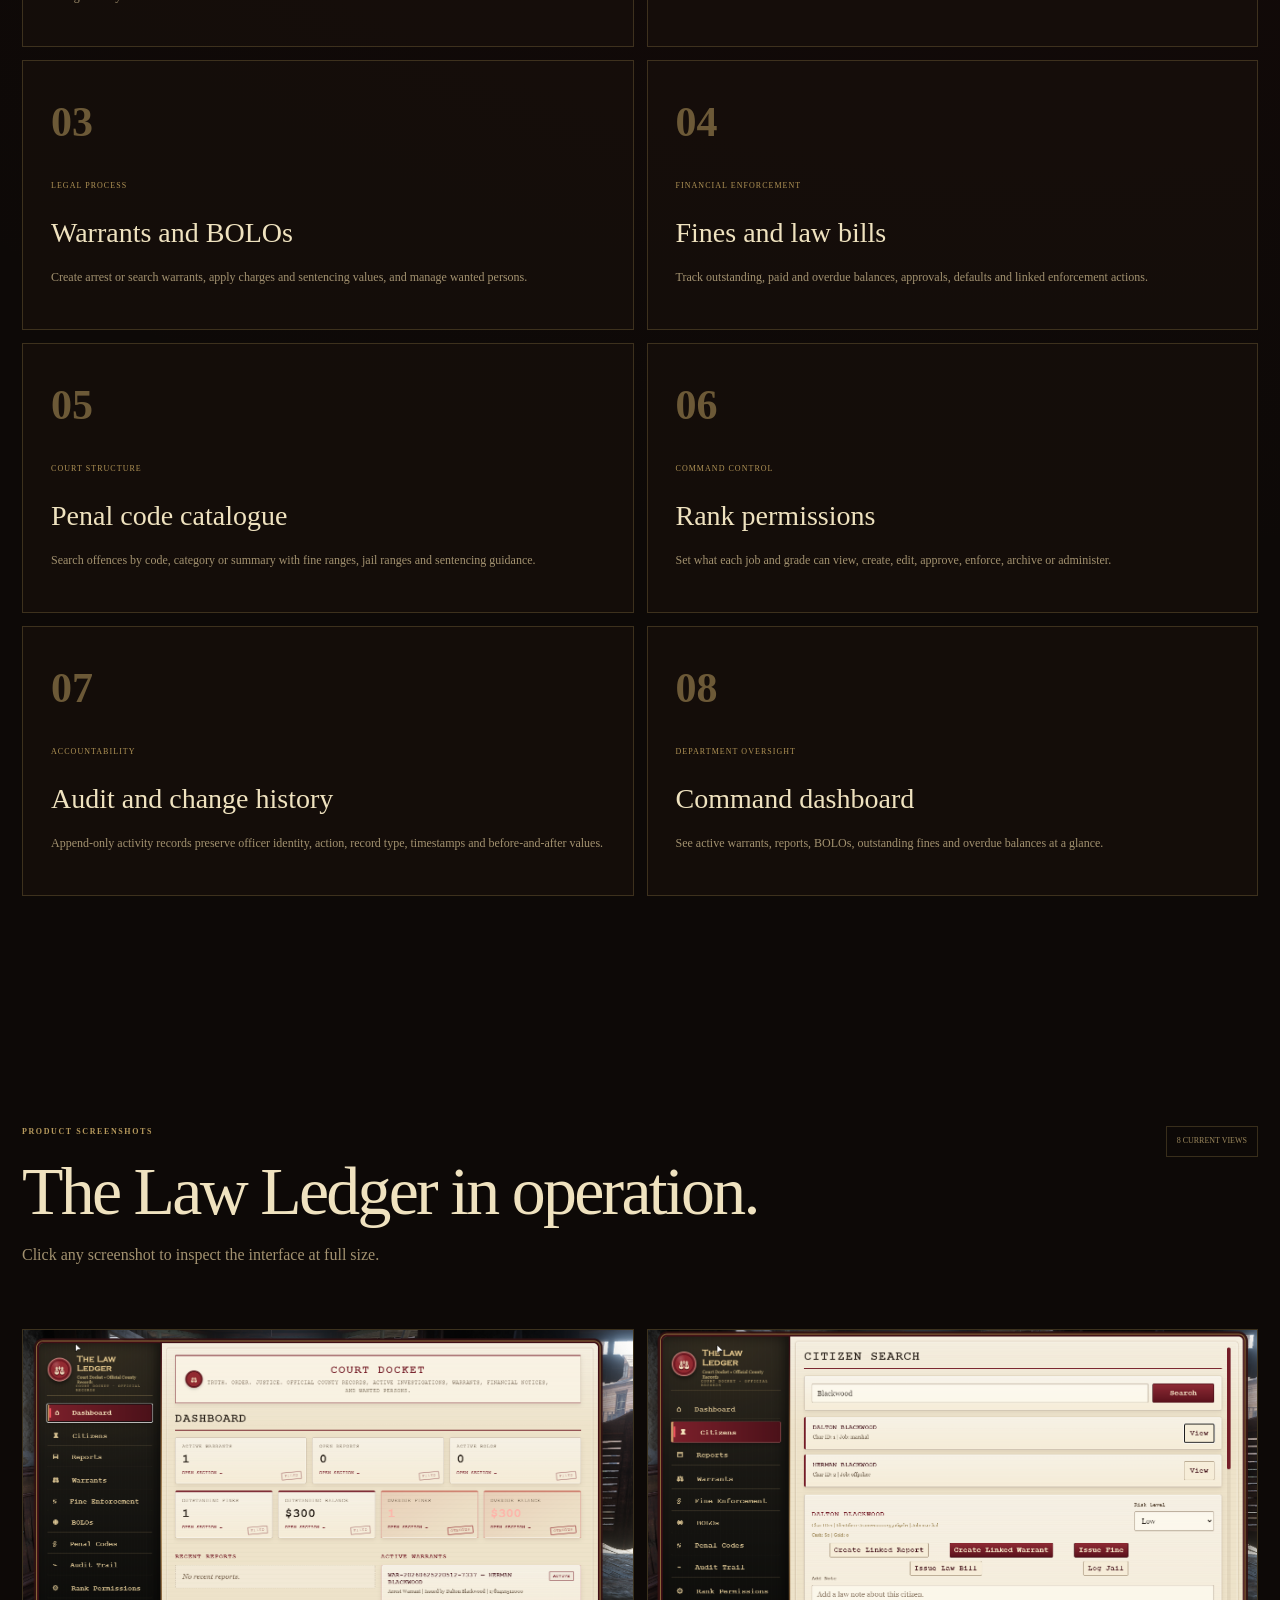
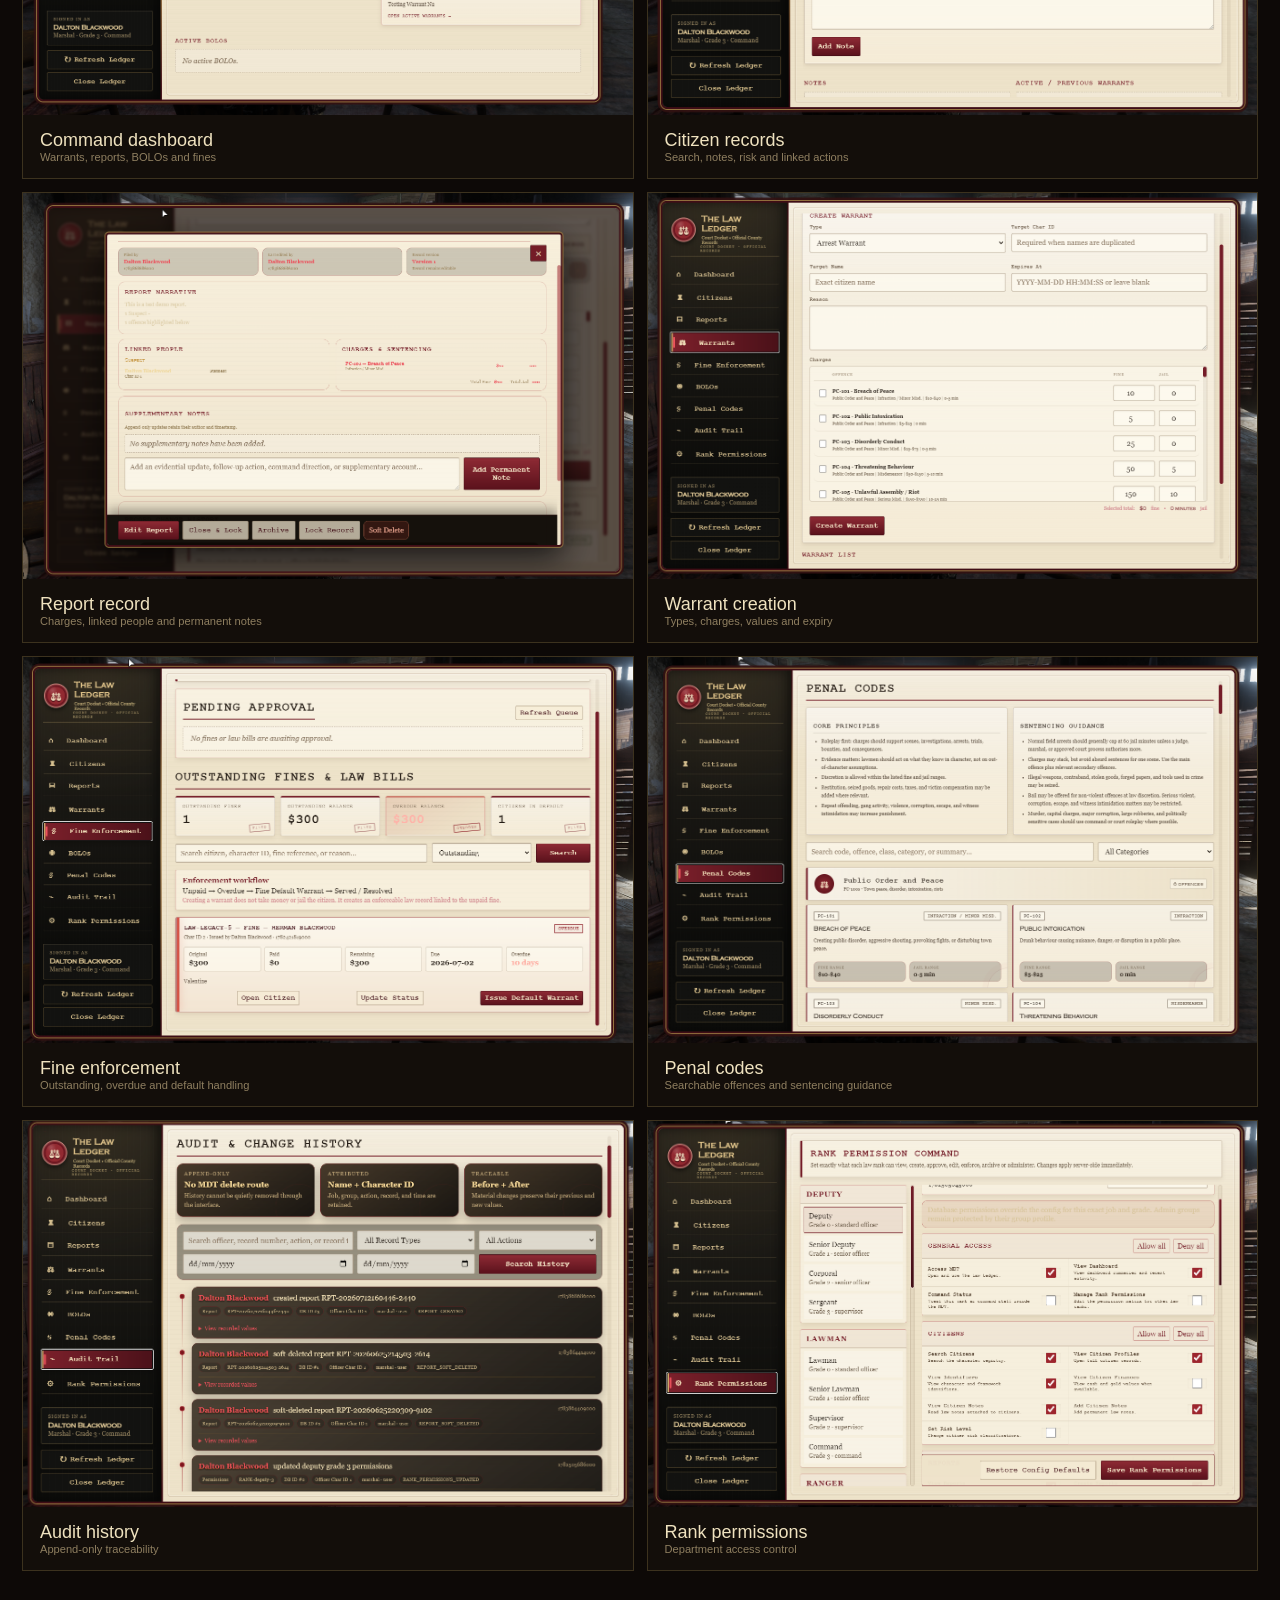
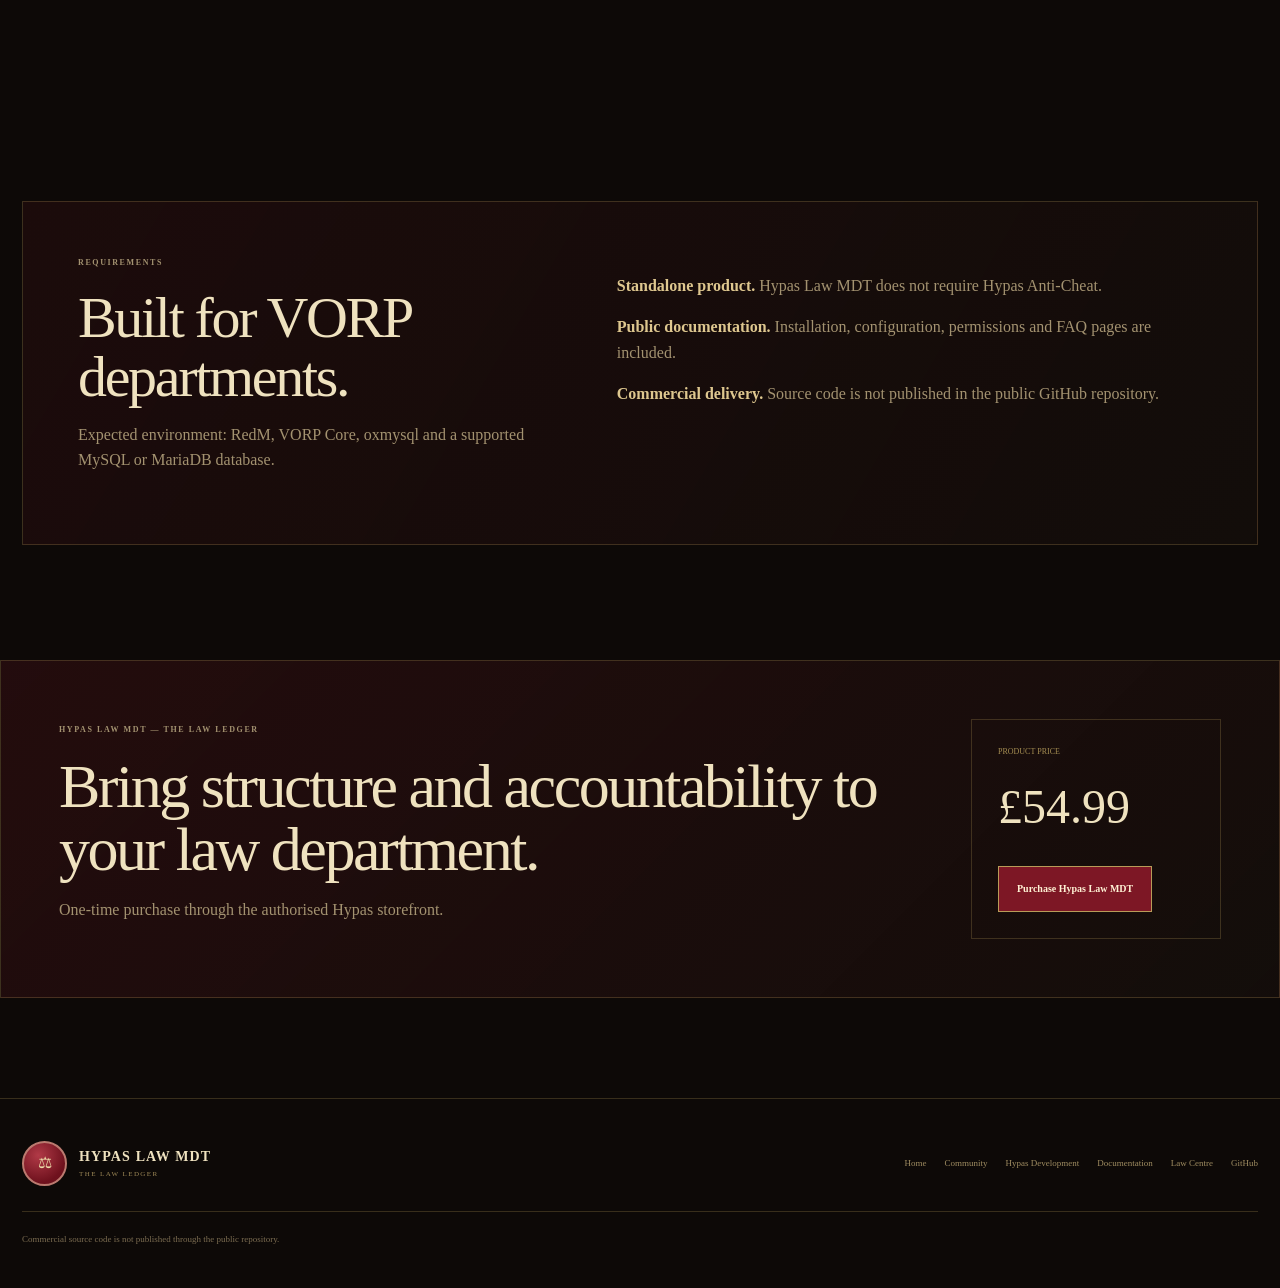
==== commit e85cff38: "Update index.html moved Home above features" ====
--- a/docs/index.html
+++ b/docs/index.html
@@ -45,8 +45,8 @@
   <a class="brand" href="#top"><span class="seal">⚖</span><span><b>THE LAW LEDGER</b><small>HYPAS LAW MDT</small></span></a>
   <button id="menuBtn" class="menuBtn" aria-expanded="false">☰</button>
   <nav id="nav">
+    <a href="/">Home</a>
     <a href="#features">Features</a>
-    <a href="/">Home</a>
     <a href="/community/">Community</a>
     <a href="#screens">Screenshots</a>
     <a href="documentation.html">Documentation</a>
